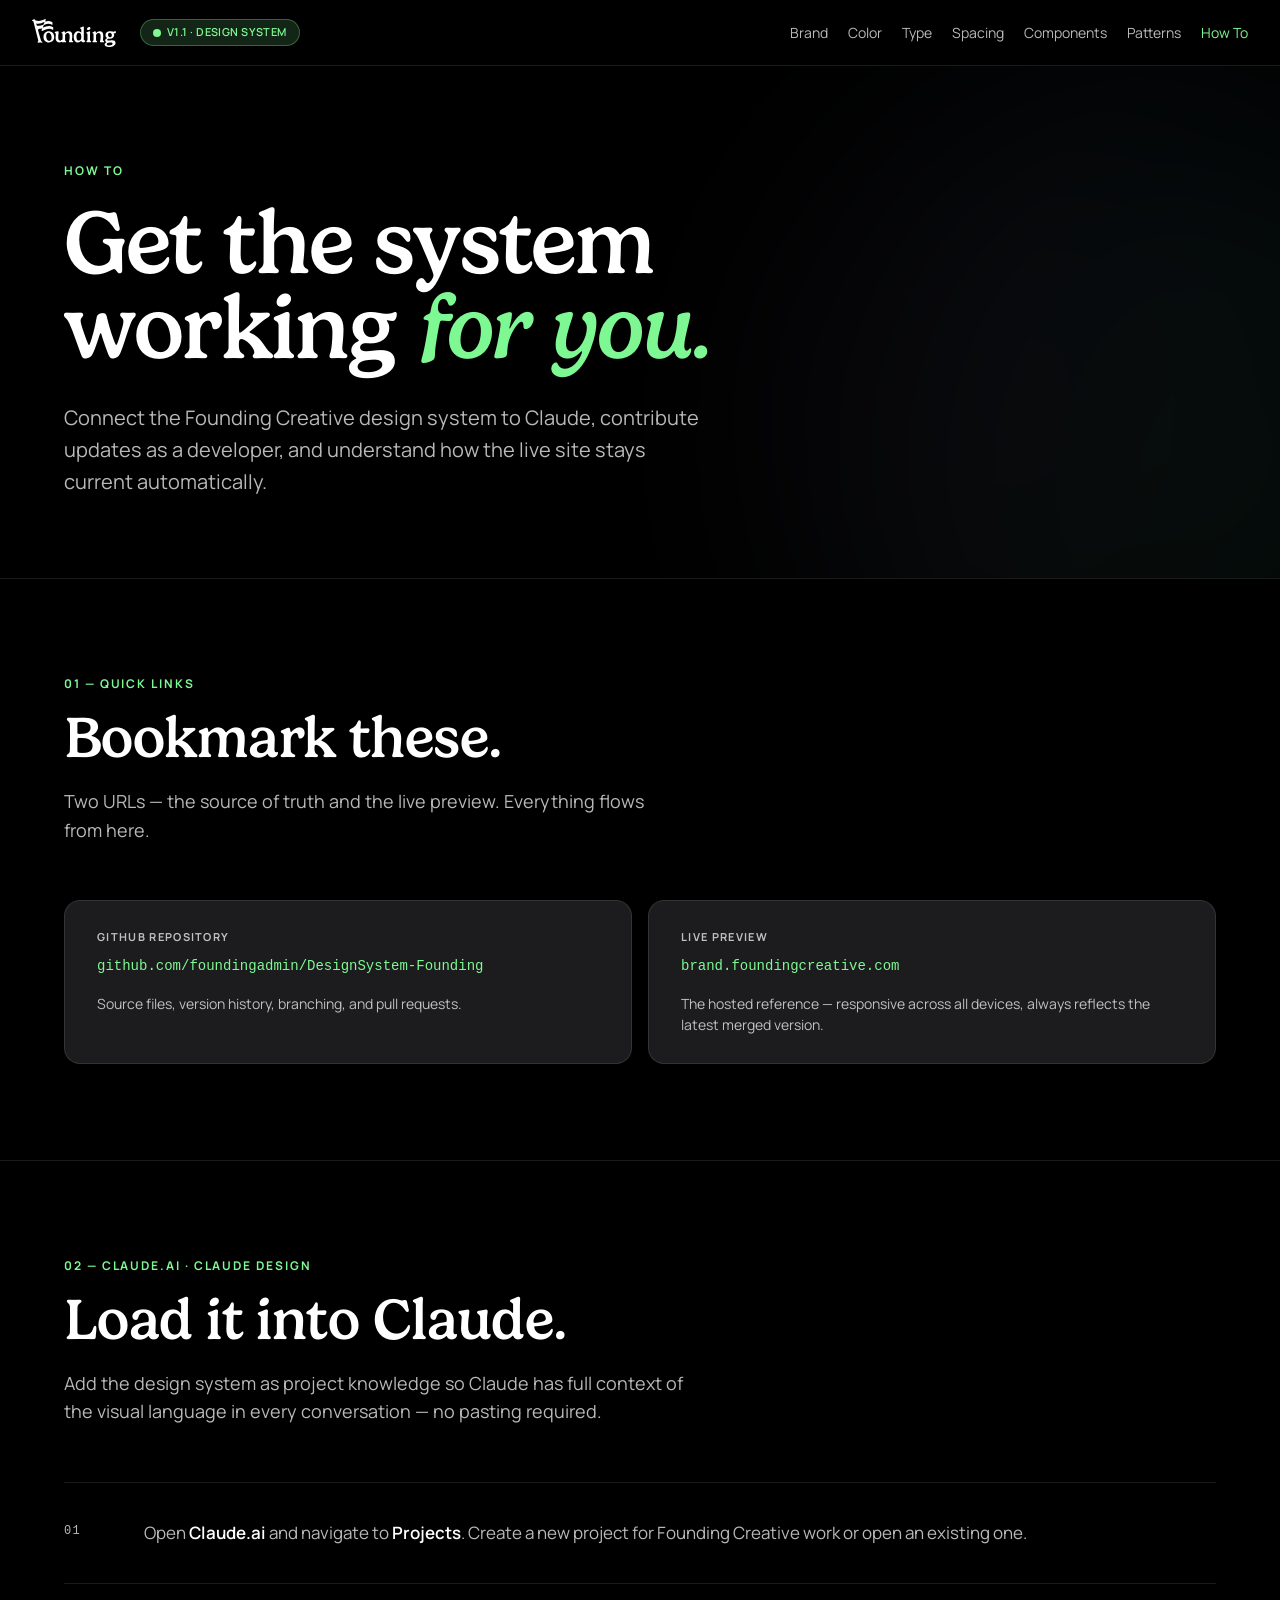
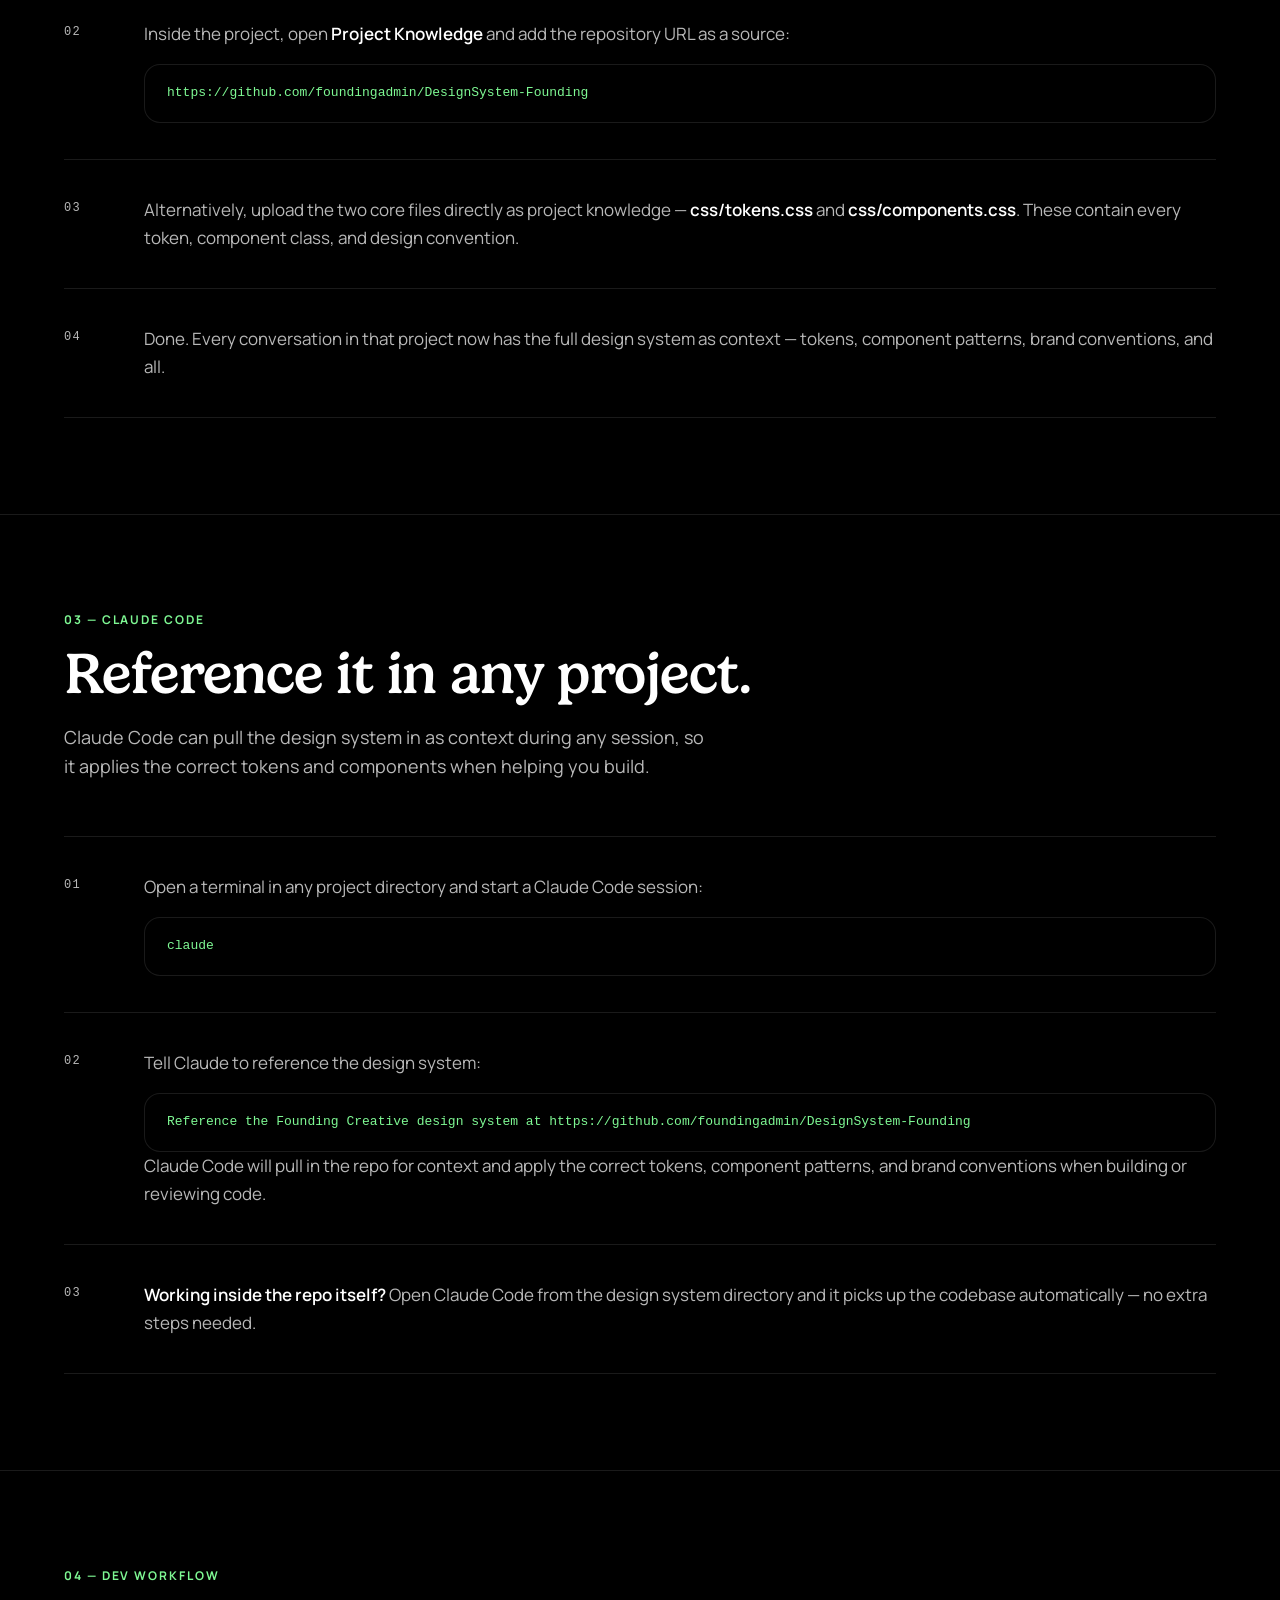
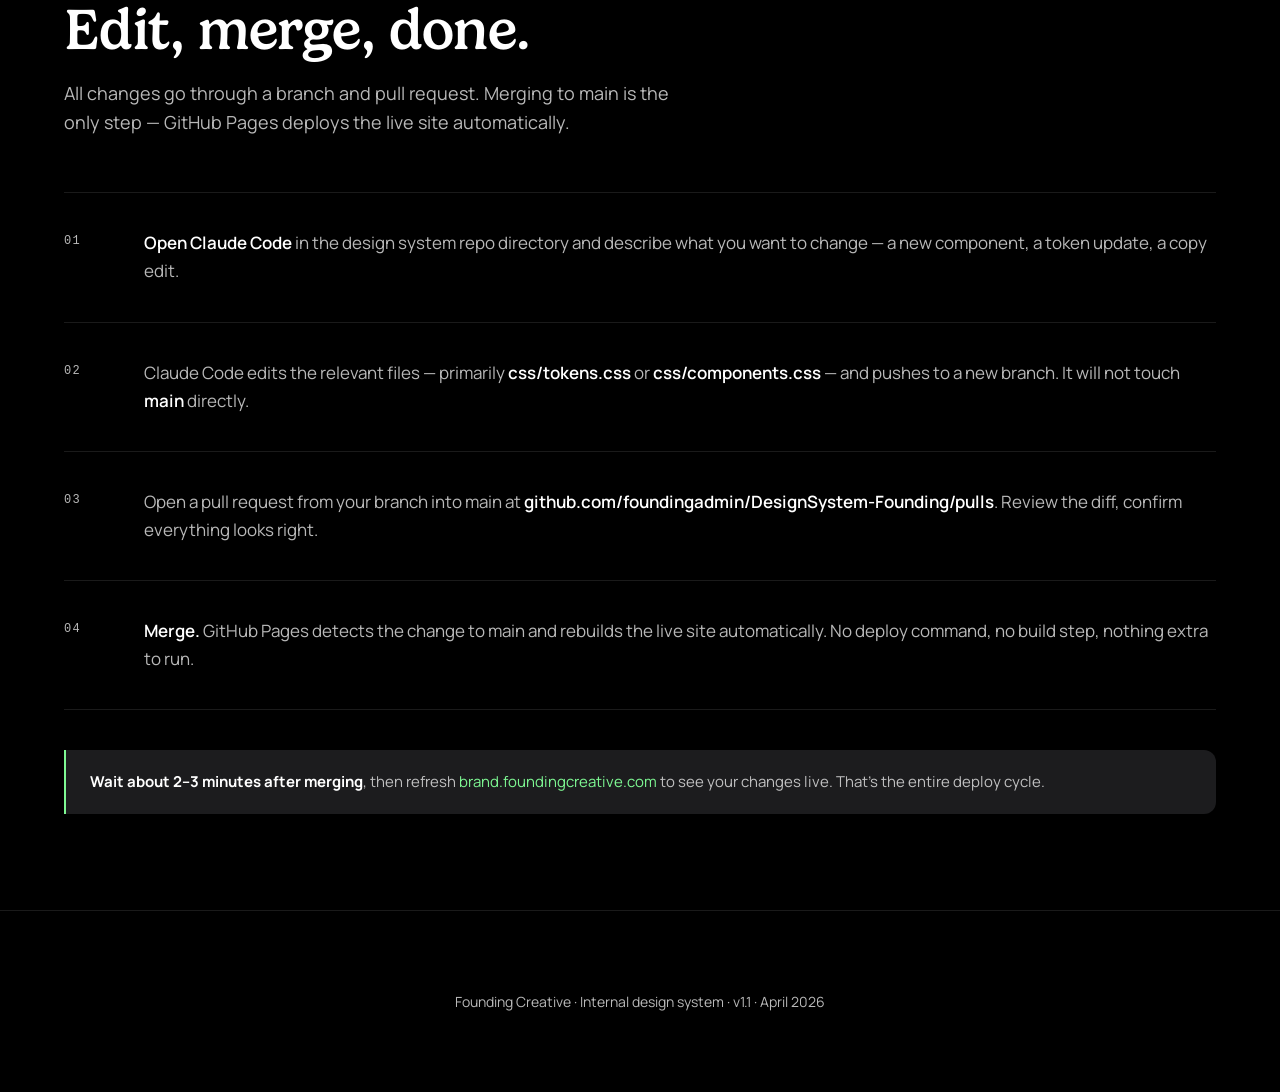
==== how-to.html @ fdaca98e "Add How To page with nav link on both pages Creates how-to.html covering Claude.ai setup, Claude Cod" ====
<!doctype html>
<html lang="en">
<head>
<meta charset="utf-8">
<meta name="viewport" content="width=device-width, initial-scale=1">
<title>How To — Founding Creative Design System</title>
<meta name="description" content="How to connect the Founding Creative design system to Claude.ai, Claude Code, and your development workflow.">
<meta name="robots" content="index, follow">
<link rel="canonical" href="https://brand.foundingcreative.com/how-to.html">

<!-- Favicon & manifest -->
<link rel="icon" type="image/svg+xml" href="favicon.svg">
<link rel="apple-touch-icon" href="favicon.svg">
<link rel="manifest" href="site.webmanifest">
<meta name="theme-color" content="#000000">

<link rel="stylesheet" href="css/tokens.css">
<link rel="stylesheet" href="css/components.css">
<style>
  /* Skip link */
  .skip-link {
    position: absolute; top: -9999px; left: 16px;
    padding: 8px 16px; background: var(--mint); color: var(--n-black);
    font-size: 14px; font-weight: 700; border-radius: 4px;
    text-decoration: none; z-index: 9999;
  }
  .skip-link:focus { top: 16px; }

  body { background: var(--n-black); }

  /* ── Nav ── */
  .ds-nav {
    position: sticky; top: 0; z-index: 50;
    display: flex; gap: 24px; align-items: center;
    padding: 16px 32px;
    background: rgba(0,0,0,0.85);
    backdrop-filter: blur(12px);
    border-bottom: 1px solid var(--white-10);
  }
  .ds-nav__logo-link { display: flex; align-items: center; flex-shrink: 0; }
  .ds-nav__logo { height: 28px; }
  .ds-nav__links {
    display: flex; gap: 20px; font-size: 14px;
    color: var(--text-dim); margin-left: auto;
  }
  .ds-nav__links a { padding: 6px 0; position: relative; }
  .ds-nav__links a:hover { color: var(--mint); }
  .ds-nav__links a[aria-current="page"] { color: var(--mint); }
  .ds-nav__hamburger {
    display: none;
    background: none; border: none; cursor: pointer;
    margin-left: auto; padding: 6px;
    width: 36px; height: 36px;
    flex-direction: column; align-items: center; justify-content: center;
    gap: 5px;
  }
  .ds-nav__hamburger span {
    display: block; width: 20px; height: 1.5px;
    background: var(--white); border-radius: 2px;
    transform-origin: center;
    transition: transform .3s cubic-bezier(.4,0,.2,1), opacity .2s ease;
  }
  .ds-nav__hamburger.is-open span:nth-child(1) { transform: translateY(6.5px) rotate(45deg); }
  .ds-nav__hamburger.is-open span:nth-child(2) { opacity: 0; }
  .ds-nav__hamburger.is-open span:nth-child(3) { transform: translateY(-6.5px) rotate(-45deg); }

  /* ── Mobile nav modal ── */
  .nav-modal {
    position: fixed; inset: 0; z-index: 200;
    pointer-events: none; overflow: hidden;
  }
  .nav-modal.is-open { pointer-events: all; }
  .nav-modal__backdrop {
    position: absolute; inset: 0;
    background: rgba(0,0,0,0.55);
    backdrop-filter: blur(6px);
    -webkit-backdrop-filter: blur(6px);
    opacity: 0;
    transition: opacity .35s ease;
  }
  .nav-modal.is-open .nav-modal__backdrop { opacity: 1; }
  .nav-modal__panel {
    position: absolute; inset: 0;
    background: var(--n-black);
    display: flex; flex-direction: column;
    padding: 0 32px 48px;
    transform: translateX(100%);
    transition: transform .42s cubic-bezier(.4,0,.2,1);
    overflow-y: auto;
    overscroll-behavior: contain;
  }
  .nav-modal.is-open .nav-modal__panel { transform: none; }
  .nav-modal__holo {
    position: absolute; bottom: -120px; right: -120px;
    width: 520px; height: 520px; border-radius: 50%;
    background: conic-gradient(from 40deg, var(--holo-cyan), var(--holo-mint), var(--holo-lavender), var(--holo-cyan));
    filter: blur(90px);
    opacity: 0.07;
    pointer-events: none;
  }
  .nav-modal__header {
    display: flex; align-items: center; justify-content: space-between;
    padding: 20px 0;
    border-bottom: 1px solid var(--white-10);
    flex-shrink: 0;
  }
  .nav-modal__logo { height: 24px; }
  .nav-modal__close {
    background: none; border: 1px solid var(--white-20);
    border-radius: var(--r-full); color: var(--white);
    cursor: pointer; flex-shrink: 0;
    width: 36px; height: 36px;
    display: flex; align-items: center; justify-content: center;
    transition: background .2s ease, border-color .2s ease;
  }
  .nav-modal__close:hover { background: var(--white-10); border-color: var(--white-40); }
  .nav-modal__close svg { display: block; }
  .nav-modal__links { display: flex; flex-direction: column; margin-top: 16px; flex: 1; }
  .nav-modal__link {
    display: flex; align-items: baseline; gap: 14px;
    font-family: var(--font-display); font-weight: 500;
    font-size: clamp(36px, 10vw, 54px);
    line-height: 1.1; letter-spacing: -0.01em;
    color: var(--white);
    padding: 18px 0;
    border-bottom: 1px solid var(--white-10);
    text-decoration: none;
    opacity: 0;
    transform: translateY(20px);
    transition: color .2s ease, opacity .38s ease, transform .38s ease;
  }
  .nav-modal__link:last-child { border-bottom: none; }
  .nav-modal__link::before {
    content: attr(data-num);
    font-family: ui-monospace, SFMono-Regular, monospace;
    font-size: 11px; font-weight: 400;
    color: var(--text-dim); letter-spacing: 0.06em;
    padding-bottom: 4px; flex-shrink: 0;
    transition: color .2s ease;
  }
  .nav-modal__link:hover,
  .nav-modal__link:focus-visible { color: var(--mint); outline: none; }
  .nav-modal__link:hover::before { color: var(--mint); }
  .nav-modal__link[aria-current="page"],
  .nav-modal__link[aria-current="page"]::before { color: var(--mint); }
  .nav-modal.is-open .nav-modal__link              { opacity: 1; transform: none; }
  .nav-modal.is-open .nav-modal__link:nth-child(1) { transition-delay: .08s; }
  .nav-modal.is-open .nav-modal__link:nth-child(2) { transition-delay: .13s; }
  .nav-modal.is-open .nav-modal__link:nth-child(3) { transition-delay: .18s; }
  .nav-modal.is-open .nav-modal__link:nth-child(4) { transition-delay: .23s; }
  .nav-modal.is-open .nav-modal__link:nth-child(5) { transition-delay: .28s; }
  .nav-modal.is-open .nav-modal__link:nth-child(6) { transition-delay: .33s; }
  .nav-modal.is-open .nav-modal__link:nth-child(7) { transition-delay: .38s; }
  .nav-modal__foot { padding-top: 32px; flex-shrink: 0; }

  /* ── Page hero ── */
  .hw-hero {
    padding: 96px 64px 80px;
    border-bottom: 1px solid var(--white-10);
    position: relative; overflow: hidden;
  }
  .hw-hero::before {
    content: '';
    position: absolute; bottom: -200px; right: -200px;
    width: 700px; height: 700px; border-radius: 50%;
    background: conic-gradient(from 40deg, var(--holo-cyan), var(--holo-mint), var(--holo-lavender), var(--holo-cyan));
    filter: blur(130px);
    opacity: 0.05;
    pointer-events: none;
  }
  .hw-hero__label {
    color: var(--mint); font-size: 12px; font-weight: 700;
    letter-spacing: 0.16em; text-transform: uppercase; margin-bottom: 20px;
  }
  .hw-hero__title {
    font-family: var(--font-display); font-weight: 500;
    font-size: clamp(48px, 7vw, 96px); line-height: 0.95;
    letter-spacing: -0.02em; margin: 0 0 32px;
  }
  .hw-hero__title em { font-style: italic; color: var(--mint); }
  .hw-hero__sub {
    font-size: 20px; line-height: 1.6; color: var(--text-dim); max-width: 640px;
  }

  /* ── Shared layout ── */
  .ds-inner { max-width: 1312px; margin: 0 auto; }

  /* ── Content sections ── */
  .how-section { padding: 96px 64px; border-bottom: 1px solid var(--white-10); position: relative; }
  .how-section__label {
    color: var(--mint); font-size: 12px; font-weight: 700;
    letter-spacing: 0.16em; text-transform: uppercase; margin-bottom: 16px;
  }
  .how-section__title {
    font-family: var(--font-display); font-weight: 500;
    font-size: clamp(36px, 4.5vw, 64px); line-height: 1.0;
    letter-spacing: -0.01em; margin: 0 0 20px;
  }
  .how-section__intro {
    font-size: 18px; line-height: 1.6; color: var(--text-dim);
    max-width: 640px; margin: 0 0 56px;
  }

  /* ── Link cards ── */
  .link-cards { display: grid; grid-template-columns: repeat(2, 1fr); gap: 16px; }
  .link-card {
    display: flex; flex-direction: column; gap: 8px;
    padding: 28px 32px;
    background: var(--n-ink);
    border: 1px solid var(--white-10);
    border-radius: var(--r-lg);
    text-decoration: none;
    transition: border-color .2s ease;
  }
  .link-card:hover { border-color: var(--white-20); }
  .link-card__label {
    font-size: 11px; font-weight: 700; letter-spacing: 0.12em;
    text-transform: uppercase; color: var(--text-dim);
  }
  .link-card__url {
    font-family: ui-monospace, SFMono-Regular, monospace;
    font-size: 14px; color: var(--mint); margin-top: 2px;
  }
  .link-card__desc { font-size: 14px; color: var(--text-dim); margin-top: 8px; line-height: 1.5; }

  /* ── Steps ── */
  .step-list { list-style: none; margin: 0; padding: 0; }
  .step {
    display: grid; grid-template-columns: 52px 1fr;
    gap: 28px; align-items: start;
    padding: 36px 0;
    border-top: 1px solid var(--white-10);
  }
  .step:last-child { border-bottom: 1px solid var(--white-10); }
  .step__num {
    font-family: ui-monospace, SFMono-Regular, monospace;
    font-size: 12px; color: var(--text-dim);
    letter-spacing: 0.1em; padding-top: 3px;
  }
  .step__body { font-size: 17px; line-height: 1.65; color: var(--text-dim); }
  .step__body strong { color: var(--white); font-weight: 600; }

  /* ── Code block ── */
  .code-block {
    display: block;
    background: rgba(0,0,0,0.4);
    border: 1px solid var(--white-10);
    border-radius: var(--r-lg);
    padding: 18px 22px;
    font-family: ui-monospace, SFMono-Regular, monospace;
    font-size: 13px; line-height: 1.6;
    color: var(--mint);
    overflow-x: auto;
    margin: 16px 0 0;
    white-space: pre;
  }

  /* ── Callout ── */
  .callout {
    background: var(--n-ink);
    border-left: 2px solid var(--mint);
    border-radius: 0 var(--r-md) var(--r-md) 0;
    padding: 20px 24px;
    font-size: 15px; line-height: 1.6;
    color: var(--text-dim);
    margin: 40px 0 0;
  }
  .callout strong { color: var(--white); }
  .callout a { color: var(--mint); }

  /* ── Footer ── */
  .ds-foot {
    padding: 80px 64px; text-align: center;
    color: var(--text-dim); font-size: 14px;
  }

  /* ── Tablet ── */
  @media (max-width: 768px) {
    .ds-nav { padding: 12px 20px; gap: 12px; }
    .ds-nav__links { display: none; }
    .ds-nav__version { display: none; }
    .ds-nav__hamburger { display: flex; }

    .hw-hero { padding: 60px 24px 48px; }
    .hw-hero__sub { font-size: 17px; }

    .how-section { padding: 60px 24px; }
    .how-section__intro { font-size: 17px; margin-bottom: 40px; }

    .link-cards { grid-template-columns: 1fr; }

    .step { grid-template-columns: 40px 1fr; gap: 16px; padding: 28px 0; }
    .step__body { font-size: 16px; }
  }

  /* ── Mobile ── */
  @media (max-width: 480px) {
    .ds-nav { padding: 10px 16px; }
    .hw-hero { padding: 48px 16px 36px; }
    .how-section { padding: 48px 16px; }
    .how-section__intro { font-size: 16px; margin-bottom: 32px; }
    .step { grid-template-columns: 36px 1fr; gap: 12px; padding: 24px 0; }
    .step__body { font-size: 15px; }
    .ds-foot { padding: 48px 16px; }
  }
</style>
</head>
<body>

<a href="#main-content" class="skip-link">Skip to content</a>

<!-- ══════════ Top nav ══════════ -->
<nav class="ds-nav" aria-label="Primary">
  <a href="index.html" class="ds-nav__logo-link">
    <img class="ds-nav__logo" src="assets/logos/wordmark-white.svg" alt="Founding Creative">
  </a>
  <span class="ds-nav__version chip chip--mint chip--dot" style="font-size:11px;">v1.1 · Design System</span>
  <div class="ds-nav__links">
    <a href="index.html#brand">Brand</a>
    <a href="index.html#color">Color</a>
    <a href="index.html#type">Type</a>
    <a href="index.html#spacing">Spacing</a>
    <a href="index.html#components">Components</a>
    <a href="index.html#patterns">Patterns</a>
    <a href="how-to.html" aria-current="page">How To</a>
  </div>
  <button class="ds-nav__hamburger" id="nav-toggle" aria-label="Open navigation" aria-expanded="false">
    <span></span><span></span><span></span>
  </button>
</nav>

<!-- Mobile navigation modal -->
<div class="nav-modal" id="nav-modal" role="dialog" aria-modal="true" aria-label="Site navigation">
  <div class="nav-modal__backdrop" id="nav-backdrop"></div>
  <div class="nav-modal__panel">
    <div class="nav-modal__holo"></div>
    <div class="nav-modal__header">
      <img src="assets/logos/wordmark-white.svg" alt="Founding Creative" class="nav-modal__logo">
      <button class="nav-modal__close" id="nav-close" aria-label="Close navigation">
        <svg viewBox="0 0 24 24" width="18" height="18" fill="none" stroke="currentColor" stroke-width="2" stroke-linecap="round"><line x1="18" y1="6" x2="6" y2="18"/><line x1="6" y1="6" x2="18" y2="18"/></svg>
      </button>
    </div>
    <nav class="nav-modal__links">
      <a href="index.html#brand"      class="nav-modal__link" data-num="01">Brand</a>
      <a href="index.html#color"      class="nav-modal__link" data-num="02">Color</a>
      <a href="index.html#type"       class="nav-modal__link" data-num="03">Type</a>
      <a href="index.html#spacing"    class="nav-modal__link" data-num="04">Spacing</a>
      <a href="index.html#components" class="nav-modal__link" data-num="05">Components</a>
      <a href="index.html#patterns"   class="nav-modal__link" data-num="06">Patterns</a>
      <a href="how-to.html"           class="nav-modal__link" data-num="07" aria-current="page">How To</a>
    </nav>
    <div class="nav-modal__foot">
      <span class="chip chip--mint chip--dot" style="font-size:11px;">v1.1 · Design System</span>
    </div>
  </div>
</div>

<!-- ══════════ Hero ══════════ -->
<section class="hw-hero" id="main-content">
  <div class="ds-inner">
    <div class="hw-hero__label">How To</div>
    <h1 class="hw-hero__title">Get the system<br>working <em>for you.</em></h1>
    <p class="hw-hero__sub">Connect the Founding Creative design system to Claude, contribute updates as a developer, and understand how the live site stays current automatically.</p>
  </div>
</section>

<!-- ══════════ 01 — Quick links ══════════ -->
<section class="how-section" id="links">
  <div class="ds-inner">
    <div class="how-section__label">01 — Quick links</div>
    <h2 class="how-section__title">Bookmark these.</h2>
    <p class="how-section__intro">Two URLs — the source of truth and the live preview. Everything flows from here.</p>
    <div class="link-cards">
      <a href="https://github.com/foundingadmin/DesignSystem-Founding" class="link-card" target="_blank" rel="noopener">
        <span class="link-card__label">GitHub Repository</span>
        <span class="link-card__url">github.com/foundingadmin/DesignSystem-Founding</span>
        <span class="link-card__desc">Source files, version history, branching, and pull requests.</span>
      </a>
      <a href="https://brand.foundingcreative.com" class="link-card" target="_blank" rel="noopener">
        <span class="link-card__label">Live Preview</span>
        <span class="link-card__url">brand.foundingcreative.com</span>
        <span class="link-card__desc">The hosted reference — responsive across all devices, always reflects the latest merged version.</span>
      </a>
    </div>
  </div>
</section>

<!-- ══════════ 02 — Claude.ai ══════════ -->
<section class="how-section" id="claude-ai">
  <div class="ds-inner">
    <div class="how-section__label">02 — Claude.ai · Claude Design</div>
    <h2 class="how-section__title">Load it into Claude.</h2>
    <p class="how-section__intro">Add the design system as project knowledge so Claude has full context of the visual language in every conversation — no pasting required.</p>
    <ol class="step-list">
      <li class="step">
        <span class="step__num">01</span>
        <div class="step__body">Open <strong>Claude.ai</strong> and navigate to <strong>Projects</strong>. Create a new project for Founding Creative work or open an existing one.</div>
      </li>
      <li class="step">
        <span class="step__num">02</span>
        <div class="step__body">Inside the project, open <strong>Project Knowledge</strong> and add the repository URL as a source:
          <code class="code-block">https://github.com/foundingadmin/DesignSystem-Founding</code>
        </div>
      </li>
      <li class="step">
        <span class="step__num">03</span>
        <div class="step__body">Alternatively, upload the two core files directly as project knowledge — <strong>css/tokens.css</strong> and <strong>css/components.css</strong>. These contain every token, component class, and design convention.</div>
      </li>
      <li class="step">
        <span class="step__num">04</span>
        <div class="step__body">Done. Every conversation in that project now has the full design system as context — tokens, component patterns, brand conventions, and all.</div>
      </li>
    </ol>
  </div>
</section>

<!-- ══════════ 03 — Claude Code ══════════ -->
<section class="how-section" id="claude-code">
  <div class="ds-inner">
    <div class="how-section__label">03 — Claude Code</div>
    <h2 class="how-section__title">Reference it in any project.</h2>
    <p class="how-section__intro">Claude Code can pull the design system in as context during any session, so it applies the correct tokens and components when helping you build.</p>
    <ol class="step-list">
      <li class="step">
        <span class="step__num">01</span>
        <div class="step__body">Open a terminal in any project directory and start a Claude Code session:
          <code class="code-block">claude</code>
        </div>
      </li>
      <li class="step">
        <span class="step__num">02</span>
        <div class="step__body">Tell Claude to reference the design system:
          <code class="code-block">Reference the Founding Creative design system at https://github.com/foundingadmin/DesignSystem-Founding</code>
          Claude Code will pull in the repo for context and apply the correct tokens, component patterns, and brand conventions when building or reviewing code.
        </div>
      </li>
      <li class="step">
        <span class="step__num">03</span>
        <div class="step__body"><strong>Working inside the repo itself?</strong> Open Claude Code from the design system directory and it picks up the codebase automatically — no extra steps needed.</div>
      </li>
    </ol>
  </div>
</section>

<!-- ══════════ 04 — Dev workflow ══════════ -->
<section class="how-section" id="dev-workflow">
  <div class="ds-inner">
    <div class="how-section__label">04 — Dev workflow</div>
    <h2 class="how-section__title">Edit, merge, done.</h2>
    <p class="how-section__intro">All changes go through a branch and pull request. Merging to main is the only step — GitHub Pages deploys the live site automatically.</p>
    <ol class="step-list">
      <li class="step">
        <span class="step__num">01</span>
        <div class="step__body"><strong>Open Claude Code</strong> in the design system repo directory and describe what you want to change — a new component, a token update, a copy edit.</div>
      </li>
      <li class="step">
        <span class="step__num">02</span>
        <div class="step__body">Claude Code edits the relevant files — primarily <strong>css/tokens.css</strong> or <strong>css/components.css</strong> — and pushes to a new branch. It will not touch <strong>main</strong> directly.</div>
      </li>
      <li class="step">
        <span class="step__num">03</span>
        <div class="step__body">Open a pull request from your branch into main at <strong>github.com/foundingadmin/DesignSystem-Founding/pulls</strong>. Review the diff, confirm everything looks right.</div>
      </li>
      <li class="step">
        <span class="step__num">04</span>
        <div class="step__body"><strong>Merge.</strong> GitHub Pages detects the change to main and rebuilds the live site automatically. No deploy command, no build step, nothing extra to run.</div>
      </li>
    </ol>
    <div class="callout">
      <strong>Wait about 2–3 minutes after merging</strong>, then refresh <a href="https://brand.foundingcreative.com">brand.foundingcreative.com</a> to see your changes live. That's the entire deploy cycle.
    </div>
  </div>
</section>

<div class="ds-foot">
  Founding Creative · Internal design system · v1.1 · April 2026
</div>

<script>
(function () {
  const toggle   = document.getElementById('nav-toggle');
  const modal    = document.getElementById('nav-modal');
  const closeBtn = document.getElementById('nav-close');
  const backdrop = document.getElementById('nav-backdrop');

  function openMenu() {
    modal.classList.add('is-open');
    toggle.classList.add('is-open');
    toggle.setAttribute('aria-expanded', 'true');
    document.body.style.overflow = 'hidden';
  }

  function closeMenu() {
    modal.classList.remove('is-open');
    toggle.classList.remove('is-open');
    toggle.setAttribute('aria-expanded', 'false');
    document.body.style.overflow = '';
  }

  toggle.addEventListener('click', () =>
    modal.classList.contains('is-open') ? closeMenu() : openMenu()
  );
  closeBtn.addEventListener('click', closeMenu);
  backdrop.addEventListener('click', closeMenu);
  modal.querySelectorAll('.nav-modal__link').forEach(a =>
    a.addEventListener('click', closeMenu)
  );
  document.addEventListener('keydown', e => {
    if (e.key === 'Escape') closeMenu();
  });
})();
</script>
</body>
</html>
---- css/tokens.css ----
/* ──────────────────────────────────────────────────────────────
   Founding Creative — Design Tokens
   Source of truth: imported Figma library + brand kit.
   ────────────────────────────────────────────────────────────── */

/* ── Typefaces ─────────────────────────────────────────────── */
@font-face {
  font-family: 'Gelica';
  font-style: normal;
  font-weight: 200;
  font-display: swap;
  src: url('../fonts/Gelica-ExtraLight.otf') format('opentype');
}
@font-face {
  font-family: 'Gelica';
  font-style: normal;
  font-weight: 300;
  font-display: swap;
  src: url('../fonts/Gelica-Light.otf') format('opentype');
}
@font-face {
  font-family: 'Gelica';
  font-style: normal;
  font-weight: 400;
  font-display: swap;
  src: url('../fonts/Gelica-Regular.otf') format('opentype');
}
@font-face {
  font-family: 'Gelica';
  font-style: italic;
  font-weight: 200;
  font-display: swap;
  src: url('../fonts/Gelica-ExtraLightItalic.otf') format('opentype');
}
@font-face {
  font-family: 'Gelica';
  font-style: italic;
  font-weight: 300;
  font-display: swap;
  src: url('../fonts/Gelica-LightItalic.otf') format('opentype');
}
@font-face {
  font-family: 'Gelica';
  font-style: italic;
  font-weight: 400;
  font-display: swap;
  src: url('../fonts/Gelica-Italic.otf') format('opentype');
}
@font-face {
  font-family: 'Gelica';
  font-style: normal;
  font-weight: 500;
  font-display: swap;
  src: url('../fonts/Gelica-Medium.otf') format('opentype');
}
@font-face {
  font-family: 'Gelica';
  font-style: italic;
  font-weight: 500;
  font-display: swap;
  src: url('../fonts/Gelica-MediumItalic.otf') format('opentype');
}
@font-face {
  font-family: 'Gelica';
  font-style: normal;
  font-weight: 600;
  font-display: swap;
  src: url('../fonts/Gelica-SemiBold.otf') format('opentype');
}
@font-face {
  font-family: 'Gelica';
  font-style: italic;
  font-weight: 600;
  font-display: swap;
  src: url('../fonts/Gelica-SemiBoldItalic.otf') format('opentype');
}
@font-face {
  font-family: 'Gelica';
  font-style: normal;
  font-weight: 700;
  font-display: swap;
  src: url('../fonts/Gelica-Bold.otf') format('opentype');
}
@font-face {
  font-family: 'Gelica';
  font-style: italic;
  font-weight: 700;
  font-display: swap;
  src: url('../fonts/Gelica-BoldItalic.otf') format('opentype');
}
@font-face {
  font-family: 'Gelica';
  font-style: normal;
  font-weight: 900;
  font-display: swap;
  src: url('../fonts/Gelica-Black.otf') format('opentype');
}
@font-face {
  font-family: 'Gelica';
  font-style: italic;
  font-weight: 900;
  font-display: swap;
  src: url('../fonts/Gelica-BlackItalic.otf') format('opentype');
}
@font-face {
  font-family: 'Manrope';
  font-style: normal;
  font-weight: 200 800;
  font-display: swap;
  src: url('../fonts/Manrope-VariableFont_wght.ttf') format('truetype-variations'),
       url('../fonts/Manrope.ttf') format('truetype-variations');
}

:root {
  /* ── Primitive · Neutrals ───────────────────────────────── */
  --n-lightest: #F2F2F2;
  --n-lighter:  #D8D8D8;
  --n-light:    #B2B2B2;
  --n-base:     #7F7F7F;
  --n-dark:     #4C4C4C;
  --n-darker:   #252424;  /* page hero bg */
  --n-ink:      #1C1C1E;  /* foreground surface on dark scheme */
  --n-black:    #000000;
  --white:      #FFFFFF;

  /* ── Primitive · Mint Green (primary accent) ────────────── */
  --mint-lighter:  #E5FDE9;
  --mint-light:    #A4FAB3;
  --mint:          #7EF893;   /* signature accent */
  --mint-dark:     #64C675;
  --mint-darker:   #32633A;
  --mint-darkest:  #254A2C;

  /* ── Secondary · Holographic spectrum ───────────────────── */
  /* Pulled from hero/footer backgrounds across the site */
  --holo-cyan:     #69EEFF;
  --holo-cyan-lt:  #8EF2FF;
  --holo-cyan-pale:#BFFFDF;
  --holo-mint:     #6EFFB6;
  --holo-lavender: #C6A2FF;
  --holo-lavender-lt: #DEC9FF;

  /* Deep scheme anchors for tinted sections */
  --deep-navy:     #001441;
  --deep-teal:     #003329;
  --deep-plum:     #230035;

  /* ── Opacity utilities ──────────────────────────────────── */
  --white-5:  rgba(255,255,255,0.05);
  --white-10: rgba(255,255,255,0.10);
  --white-20: rgba(255,255,255,0.20);
  --white-40: rgba(255,255,255,0.40);
  --white-60: rgba(255,255,255,0.60);
  --ink-5:   rgba(28,28,30,0.05);
  --ink-10:  rgba(28,28,30,0.10);
  --ink-15:  rgba(28,28,30,0.15);
  --ink-60:  rgba(28,28,30,0.60);
  --ink-80:  rgba(28,28,30,0.80);

  /* ── Color Scheme 1 — Dark (default) ────────────────────── */
  --bg:     var(--n-black);
  --fg:     var(--n-ink);
  --border: var(--white-10);
  --accent: var(--mint);
  --text:   var(--white);
  --text-dim: rgba(255,255,255,0.72);

  /* ── Typography ─────────────────────────────────────────── */
  --font-display: 'Gelica', 'Times New Roman', serif;
  --font-body:    'Manrope', system-ui, -apple-system, sans-serif;

  /* Desktop scale */
  --h1: 84px;   --h1-lh: 1.0;     /* hero display */
  --h2: 60px;   --h2-lh: 1.2;
  --h3: 48px;   --h3-lh: 1.2;
  --h4: 40px;   --h4-lh: 1.3;
  --h5: 32px;   --h5-lh: 1.3;
  --h6: 26px;   --h6-lh: 1.4;

  --text-lg:    20px; --text-lg-lh: 1.5;
  --text-base:  18px; --text-base-lh: 1.5;
  --text-sm:    16px; --text-sm-lh: 1.5;
  --text-xs:    12px; --text-xs-lh: 1.5;

  --tracking-tight: -0.02em;
  --tracking-display: -0.01em;

  /* ── Radius ─────────────────────────────────────────────── */
  --r-xs: 6px;    /* chips, inline badges       */
  --r-sm: 8px;    /* buttons, inputs            */
  --r-md: 12px;   /* icon tiles, nav pills      */
  --r-lg: 16px;   /* cards                      */
  --r-xl: 24px;   /* large panels               */
  --r-2xl: 32px;  /* hero cards, section frames */
  --r-full: 9999px;

  /* ── Shadows ────────────────────────────────────────────── */
  --shadow-xs: 0 1px 2px rgba(0,0,0,0.06);
  --shadow-sm: 0 2px 4px -1px rgba(0,0,0,0.06), 0 1px 2px rgba(0,0,0,0.08);
  --shadow-md: 0 2px 4px -2px rgba(0,0,0,0.06), 0 4px 8px -2px rgba(0,0,0,0.1);
  --shadow-lg: 0 4px 8px 0 rgba(0,0,0,0.2);
  --shadow-xl: 0 8px 32px -4px rgba(0,0,0,0.3), 0 2px 4px rgba(0,0,0,0.1);
  --shadow-2xl: 0 20px 60px -12px rgba(0,0,0,0.5);
  --glow-mint:      0 0 40px rgba(126,248,147,0.45);
  --glow-cyan:      0 0 40px rgba(105,238,255,0.45);
  --glow-holo-mint: 0 0 40px rgba(110,255,182,0.45);
  --glow-lavender:  0 0 40px rgba(198,162,255,0.45);
  --glow-white:     0 0 24px rgba(255,255,255,0.55);

  /* ── Spacing (8pt grid) ─────────────────────────────────── */
  --s-1: 4px;  --s-2: 8px;  --s-3: 12px; --s-4: 16px;
  --s-5: 24px; --s-6: 32px; --s-7: 40px; --s-8: 48px;
  --s-9: 64px; --s-10: 80px; --s-11: 100px; --s-12: 120px; --s-13: 150px;

  /* ── Layout ─────────────────────────────────────────────── */
  --container: 1140px;
  --gutter: 150px;
}

/* ── Alternate Scheme: Mint (for hero pulls / CTA blocks) ── */
.scheme-mint {
  --bg:     var(--mint);
  --fg:     var(--mint-dark);
  --border: var(--ink-15);
  --accent: var(--n-black);
  --text:   var(--n-black);
  --text-dim: var(--ink-60);
}

/* ── Alternate Scheme: Light (rare, for press / print) ───── */
.scheme-light {
  --bg:     var(--white);
  --fg:     var(--n-lightest);
  --border: var(--ink-10);
  --accent: var(--mint-dark);
  --text:   var(--n-black);
  --text-dim: rgba(0,0,0,0.6);
}

/* ── Base reset ─────────────────────────────────────────── */
*, *::before, *::after { box-sizing: border-box; }
html, body { margin: 0; padding: 0; }
html { overflow-x: clip; }
body {
  font-family: var(--font-body);
  background: var(--bg);
  color: var(--text);
  font-size: var(--text-base);
  line-height: var(--text-base-lh);
  -webkit-font-smoothing: antialiased;
  text-rendering: optimizeLegibility;
}
h1,h2,h3,h4,h5,h6 {
  font-family: var(--font-display);
  font-weight: 500;
  letter-spacing: var(--tracking-display);
  margin: 0;
  color: var(--text);
}
h2,h3,h4,h5,h6 { text-wrap: balance; } /* balance only for sub-display heads; h1 gets natural flow */
h1 { font-size: var(--h1); line-height: var(--h1-lh); letter-spacing: var(--tracking-tight); }
h2 { font-size: var(--h2); line-height: var(--h2-lh); letter-spacing: var(--tracking-tight); }
h3 { font-size: var(--h3); line-height: var(--h3-lh); }
h4 { font-size: var(--h4); line-height: var(--h4-lh); }
h5 { font-size: var(--h5); line-height: var(--h5-lh); }
h6 { font-size: var(--h6); line-height: var(--h6-lh); }
p  { margin: 0; text-wrap: pretty; }
a  { color: inherit; text-decoration: none; }

::selection { background: var(--mint); color: var(--n-black); }
---- css/components.css ----
/* ──────────────────────────────────────────────────────────────
   Founding Creative — Component styles
   Depends on tokens.css
   ────────────────────────────────────────────────────────────── */

/* ── Button glow ring — holographic conic animation ────────── */
@property --holo-angle {
  syntax: '<angle>';
  initial-value: 0deg;
  inherits: false;
}
@keyframes btn-holo-spin {
  to { --holo-angle: 360deg; }
}
@keyframes holo-pulse {
  0%, 100% { opacity: .75; filter: blur(10px) saturate(1.5) brightness(1);    }
  50%      { opacity: 1;   filter: blur(18px) saturate(1.7) brightness(1.15); }
}

/* ── Buttons ───────────────────────────────────────────────── */
.btn {
  display: inline-flex; align-items: center; gap: 8px;
  font-family: var(--font-body);
  font-size: 16px; font-weight: 600; line-height: 1.5;
  padding: 10px 24px;
  border-radius: var(--r-full);
  border: 1px solid transparent;
  cursor: pointer;
  position: relative; isolation: isolate;
  transition: transform .15s ease, background-color .2s ease, border-color .2s ease, color .2s ease;
  white-space: nowrap;
}
.btn:active { transform: translateY(1px); }

/* Holographic glow ring — hidden by default, activated on hover.
   Cycles through brand spectrum only (no white). border-radius: inherit
   ensures the ring conforms to any button shape. */
.btn::before {
  content: "";
  position: absolute; inset: -3px;
  z-index: -1;
  border-radius: inherit;
  background: conic-gradient(
    from var(--holo-angle),
    #69EEFF, #6EFFB6, #C6A2FF, #FF6EC7, #6EFFB6, #69EEFF
  );
  opacity: 0;
  filter: blur(12px) saturate(1.5) brightness(1.1);
  transition: opacity .35s ease;
  pointer-events: none;
}
.btn:hover::before {
  opacity: 1;
  animation: btn-holo-spin 4.5s linear infinite, holo-pulse 2s ease-in-out infinite;
}

.btn--primary {
  background: var(--mint);
  color: var(--n-black);
  border-color: var(--mint);
}
.btn--primary:hover { background: var(--mint); border-color: var(--mint); }

.btn--secondary {
  background: transparent;
  color: var(--text);
  border-color: var(--white-20);
}
.btn--secondary:hover { background: rgba(255,255,255,.06); border-color: var(--white-40); }

.btn--link {
  background: transparent;
  color: var(--text);
  padding: 10px 0;
  border-radius: 0;
  border-bottom: 1px solid var(--white-20);
}
.btn--link:hover { border-bottom-color: var(--mint); color: var(--mint); }
.btn--link::before { display: none; } /* link variant has no glow ring */

.btn--small { padding: 6px 16px; font-size: 14px; }
.btn .arrow { display: inline-block; transition: transform .2s ease; }
.btn:hover .arrow { transform: translateX(3px); }

/* ── Chips / Tags ─────────────────────────────────────────── */
.chip {
  display: inline-flex; align-items: center; gap: 6px;
  padding: 4px 12px;
  font-size: 12px; font-weight: 600; letter-spacing: 0.04em;
  text-transform: uppercase;
  border-radius: var(--r-full);
  background: var(--white-10);
  color: var(--text);
  border: 1px solid var(--white-10);
}
.chip--mint        { background: rgba(126,248,147,0.15); color: var(--mint);          border-color: rgba(126,248,147,0.30); }
.chip--cyan        { background: rgba(105,238,255,0.15); color: var(--holo-cyan);     border-color: rgba(105,238,255,0.30); }
.chip--cyan-pale   { background: rgba(191,255,223,0.12); color: var(--holo-cyan-pale);border-color: rgba(191,255,223,0.28); }
.chip--holo-mint   { background: rgba(110,255,182,0.15); color: var(--holo-mint);     border-color: rgba(110,255,182,0.30); }
.chip--lavender    { background: rgba(198,162,255,0.15); color: var(--holo-lavender); border-color: rgba(198,162,255,0.30); }
.chip--lavender-lt { background: rgba(222,201,255,0.12); color: var(--holo-lavender-lt); border-color: rgba(222,201,255,0.28); }

/* Dot indicator — color inherits from chip variant */
.chip--dot::before { content: ""; width: 8px; height: 8px; border-radius: 50%; background: currentColor; flex-shrink: 0; }

/* Micro-icon slot */
.chip__icon { width: 14px; height: 14px; display: inline-flex; flex-shrink: 0; }
.chip__icon svg { width: 100%; height: 100%; stroke: currentColor; fill: none; stroke-width: 2; stroke-linecap: round; stroke-linejoin: round; }

/* Hover behaviors — apply alongside color variant */
.chip--link { cursor: pointer; text-decoration: none; transition: background .2s ease, box-shadow .2s ease, transform .15s ease, border-color .2s ease; }

.chip--hover-fill.chip--mint:hover        { background: rgba(126,248,147,0.32); border-color: rgba(126,248,147,0.55); }
.chip--hover-fill.chip--cyan:hover        { background: rgba(105,238,255,0.32); border-color: rgba(105,238,255,0.55); }
.chip--hover-fill.chip--cyan-pale:hover   { background: rgba(191,255,223,0.28); border-color: rgba(191,255,223,0.50); }
.chip--hover-fill.chip--holo-mint:hover   { background: rgba(110,255,182,0.32); border-color: rgba(110,255,182,0.55); }
.chip--hover-fill.chip--lavender:hover    { background: rgba(198,162,255,0.32); border-color: rgba(198,162,255,0.55); }
.chip--hover-fill.chip--lavender-lt:hover { background: rgba(222,201,255,0.28); border-color: rgba(222,201,255,0.50); }

.chip--hover-glow.chip--mint:hover        { box-shadow: 0 0 14px rgba(126,248,147,0.55); }
.chip--hover-glow.chip--cyan:hover        { box-shadow: 0 0 14px rgba(105,238,255,0.60); }
.chip--hover-glow.chip--holo-mint:hover   { box-shadow: 0 0 14px rgba(110,255,182,0.55); }
.chip--hover-glow.chip--lavender:hover    { box-shadow: 0 0 14px rgba(198,162,255,0.55); }

.chip--hover-lift:hover { transform: translateY(-2px); }

.chip--hover-underline { position: relative; }
.chip--hover-underline::after {
  content: ""; position: absolute; bottom: 0; left: 12px; right: 12px;
  height: 1px; background: currentColor;
  transform: scaleX(0); transition: transform .2s ease;
  transform-origin: left;
}
.chip--hover-underline:hover::after { transform: scaleX(1); }

/* ── Navbar ───────────────────────────────────────────────── */
.navbar {
  display: flex; align-items: center; justify-content: space-between;
  height: 84px;
  padding: 0 var(--s-9);
  background: transparent;
}
.navbar__logo { height: 32px; display: flex; align-items: center; }
.navbar__logo svg, .navbar__logo img { height: 100%; width: auto; }
.navbar__nav { display: flex; gap: 32px; align-items: center; }
.navbar__link {
  font-size: 16px; color: var(--text);
  padding: 8px 4px;
  position: relative;
}
.navbar__link:hover { color: var(--mint); }
.navbar__actions { display: flex; gap: 12px; align-items: center; }

/* ── Cards ────────────────────────────────────────────────── */
.card {
  position: relative;
  background: var(--fg);
  border: 1px solid var(--white-10);
  border-radius: var(--r-lg);
  padding: 32px;
  color: var(--text);
  overflow: hidden;
}
.card--case {
  border-radius: var(--r-lg);
  padding: 0;
  background: var(--n-ink);
}
.card--case .card__image {
  aspect-ratio: 4 / 3;
  background: linear-gradient(135deg, var(--holo-cyan), var(--holo-lavender));
  position: relative;
}
.card--case .card__body { padding: 24px; }
.card--case .card__title { font-size: 20px; line-height: 1.4; margin-bottom: 8px; }
.card--case .card__meta { font-size: 14px; color: var(--text-dim); }

.card--scheme-navy  { background: var(--deep-navy);  border-color: var(--holo-cyan); }
.card--scheme-teal  { background: var(--deep-teal);  border-color: var(--holo-cyan-pale); }
.card--scheme-plum  { background: var(--deep-plum);  border-color: var(--holo-lavender); }

/* Card hover variants */
.card--interactive {
  cursor: pointer;
  transition: transform .25s ease, box-shadow .25s ease, border-color .25s ease;
}
.card--hover-lift:hover {
  transform: translateY(-6px);
  box-shadow: var(--shadow-xl);
}
.card--hover-glow:hover {
  box-shadow: 0 0 32px rgba(126,248,147,0.28);
  border-color: rgba(126,248,147,0.35);
}
/* Reveal: dark overlay with CTA text fades in on hover */
.card--hover-reveal .card__image { overflow: hidden; }
.card__reveal {
  position: absolute; inset: 0;
  background: rgba(0,0,0,0.52);
  display: flex; align-items: center; justify-content: center;
  font-size: 15px; font-weight: 600; letter-spacing: 0.02em;
  color: var(--white);
  opacity: 0;
  transition: opacity .25s ease;
}
.card--hover-reveal:hover .card__reveal { opacity: 1; }
/* Tint: desaturated by default, saturates on hover */
.card--hover-tint .card__image {
  filter: grayscale(0.8);
  transition: filter .35s ease;
}
.card--hover-tint:hover .card__image { filter: grayscale(0); }

/* ── Icon tile (hero glyph container) ─────────────────────── */
.icon-tile {
  width: 112px; height: 112px;
  border-radius: var(--r-md);
  background: var(--white-10);
  box-shadow: var(--shadow-md);
  display: flex; align-items: center; justify-content: center;
  backdrop-filter: blur(12px);
}
.icon-tile svg { width: 64px; height: 64px; color: var(--mint); }

/* ── Dividers ─────────────────────────────────────────────── */
.divider { border: 0; border-top: 1px solid var(--white-10); margin: 0; }

/* ── Holographic background (brand signature) ─────────────── */
/* The "wave + conic gradient" treatment used across hero sections. */
.holo-bg {
  position: absolute; inset: 0;
  overflow: hidden;
  z-index: 0;
}
.holo-bg__grad {
  position: absolute; inset: -10% -10% -10% -10%;
  background: conic-gradient(
    from 0deg,
    var(--holo-cyan)     0%,
    var(--holo-mint)     25%,
    var(--white)         50%,
    var(--holo-lavender) 75%,
    var(--holo-cyan)     100%
  );
  filter: blur(0);
  animation: holo-spin 24s linear infinite;
}
.holo-bg__waves {
  position: absolute; inset: 0;
  background: url('../assets/logos/wave-white.svg') center center / 180% auto no-repeat;
  opacity: 0.35; mix-blend-mode: overlay;
}
.holo-bg__veil {
  position: absolute; inset: 0;
  background: rgba(0,0,0,0.85);
}
.holo-bg__fade {
  position: absolute; left: 0; right: 0; bottom: 0; height: 40%;
  background: linear-gradient(to top, var(--n-black) 0%, rgba(0,0,0,0) 100%);
}
@keyframes holo-spin {
  0%   { transform: rotate(0deg)   scale(1.2); }
  100% { transform: rotate(360deg) scale(1.2); }
}
.holo-bg--light .holo-bg__veil { background: rgba(0,0,0,0.0); }
.holo-bg--light .holo-bg__waves { mix-blend-mode: soft-light; opacity: 0.5; }

/* ── Section layout ───────────────────────────────────────── */
.section {
  position: relative;
  padding: 80px var(--gutter);
  background: var(--n-black);
  z-index: 1;
}
.section--tight { padding: 60px var(--gutter); }
.section--hero  { padding: 150px var(--gutter) 80px; }
.section__inner { max-width: var(--container); margin: 0 auto; position: relative; z-index: 1; }

/* Curved divider (from homepage) */
.curve-divider {
  display: block; width: 100%; height: 150px;
  background: var(--n-black);
  clip-path: path('M 0 150 L 0 0 C 300 0 500 60 720 60 C 940 60 1140 0 1440 0 L 1440 150 Z');
}

/* ── Utility ──────────────────────────────────────────────── */
.stack-2 > * + * { margin-top: var(--s-2); }
.stack-3 > * + * { margin-top: var(--s-3); }
.stack-4 > * + * { margin-top: var(--s-4); }
.stack-5 > * + * { margin-top: var(--s-5); }
.stack-6 > * + * { margin-top: var(--s-6); }
.stack-8 > * + * { margin-top: var(--s-8); }
.muted { color: var(--text-dim); }
.display { font-family: var(--font-display); font-weight: 500; letter-spacing: var(--tracking-display); }
.mono-up { text-transform: uppercase; letter-spacing: 0.08em; font-size: 12px; font-weight: 600; }

/* ── SiteLaunch trio · hover microinteractions ─────────── */
.site-card {
  cursor: pointer;
  transition: transform .3s ease, box-shadow .3s ease, border-color .3s ease;
}
.site-card:hover { transform: translateY(-5px); }
.site-card--prism:hover  {
  box-shadow: 0 20px 56px rgba(105,238,255,0.22), 0 4px 16px rgba(0,0,0,0.35);
  border-color: var(--holo-cyan-lt);
}
.site-card--rocket:hover {
  box-shadow: 0 20px 56px rgba(110,255,182,0.18), 0 4px 16px rgba(0,0,0,0.35);
  border-color: var(--holo-mint);
}
.site-card--orbit:hover  {
  box-shadow: 0 20px 56px rgba(198,162,255,0.22), 0 4px 16px rgba(0,0,0,0.35);
  border-color: var(--holo-lavender-lt);
}
/* Glow orb intensifies on hover */
.site-card .site-card__glow { transition: opacity .3s ease; }
.site-card:hover .site-card__glow { opacity: 0.72; }
/* Arrow nudges diagonally */
.arrow-link { display: inline-block; transition: transform .25s ease; }
.site-card:hover .arrow-link { transform: translate(3px, -3px); }

/* ── Responsive · components ───────────────────────────── */
@media (max-width: 768px) {
  .navbar { height: 64px; padding: 0 24px; }
  .navbar__nav { display: none; }
  .navbar__actions { gap: 8px; }
  .site-card { min-height: 280px; }
}
@media (max-width: 480px) {
  .navbar { height: 56px; padding: 0 16px; }
  .site-card { min-height: 200px; padding: 24px; }
}
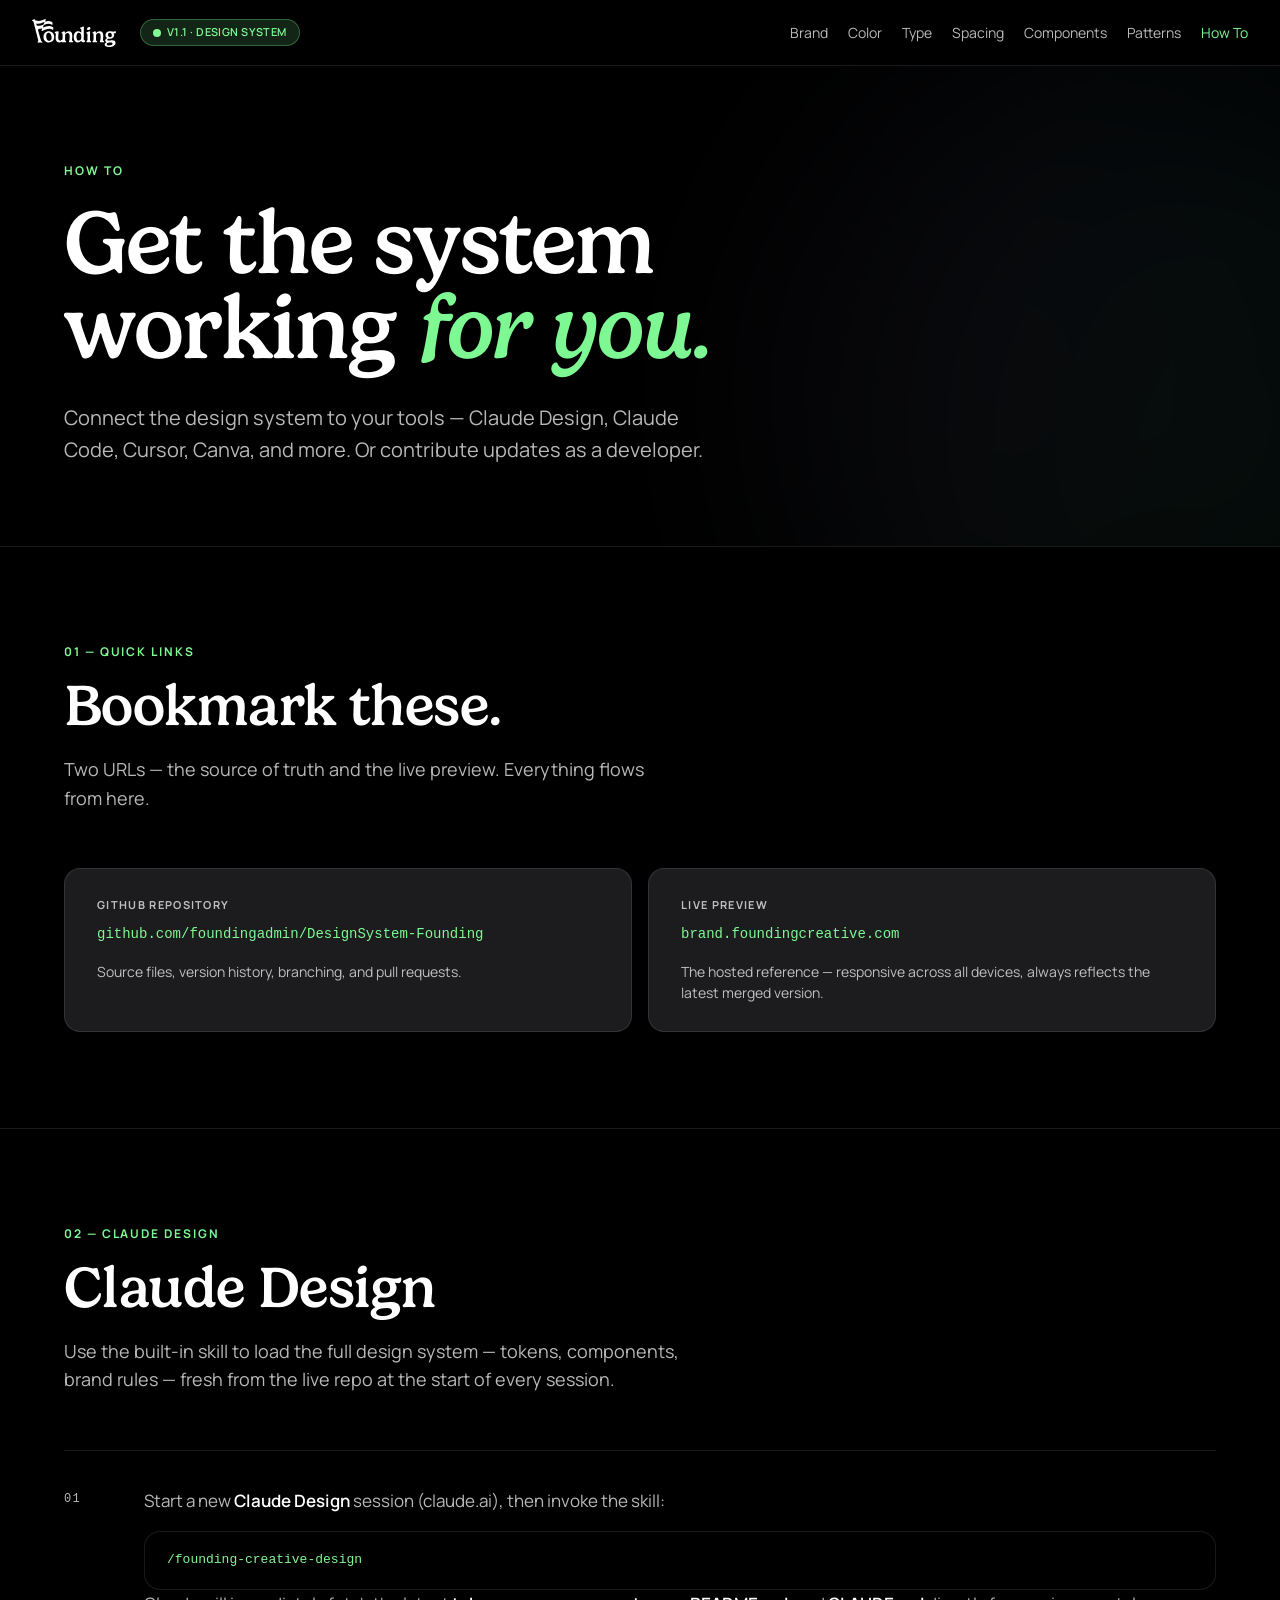
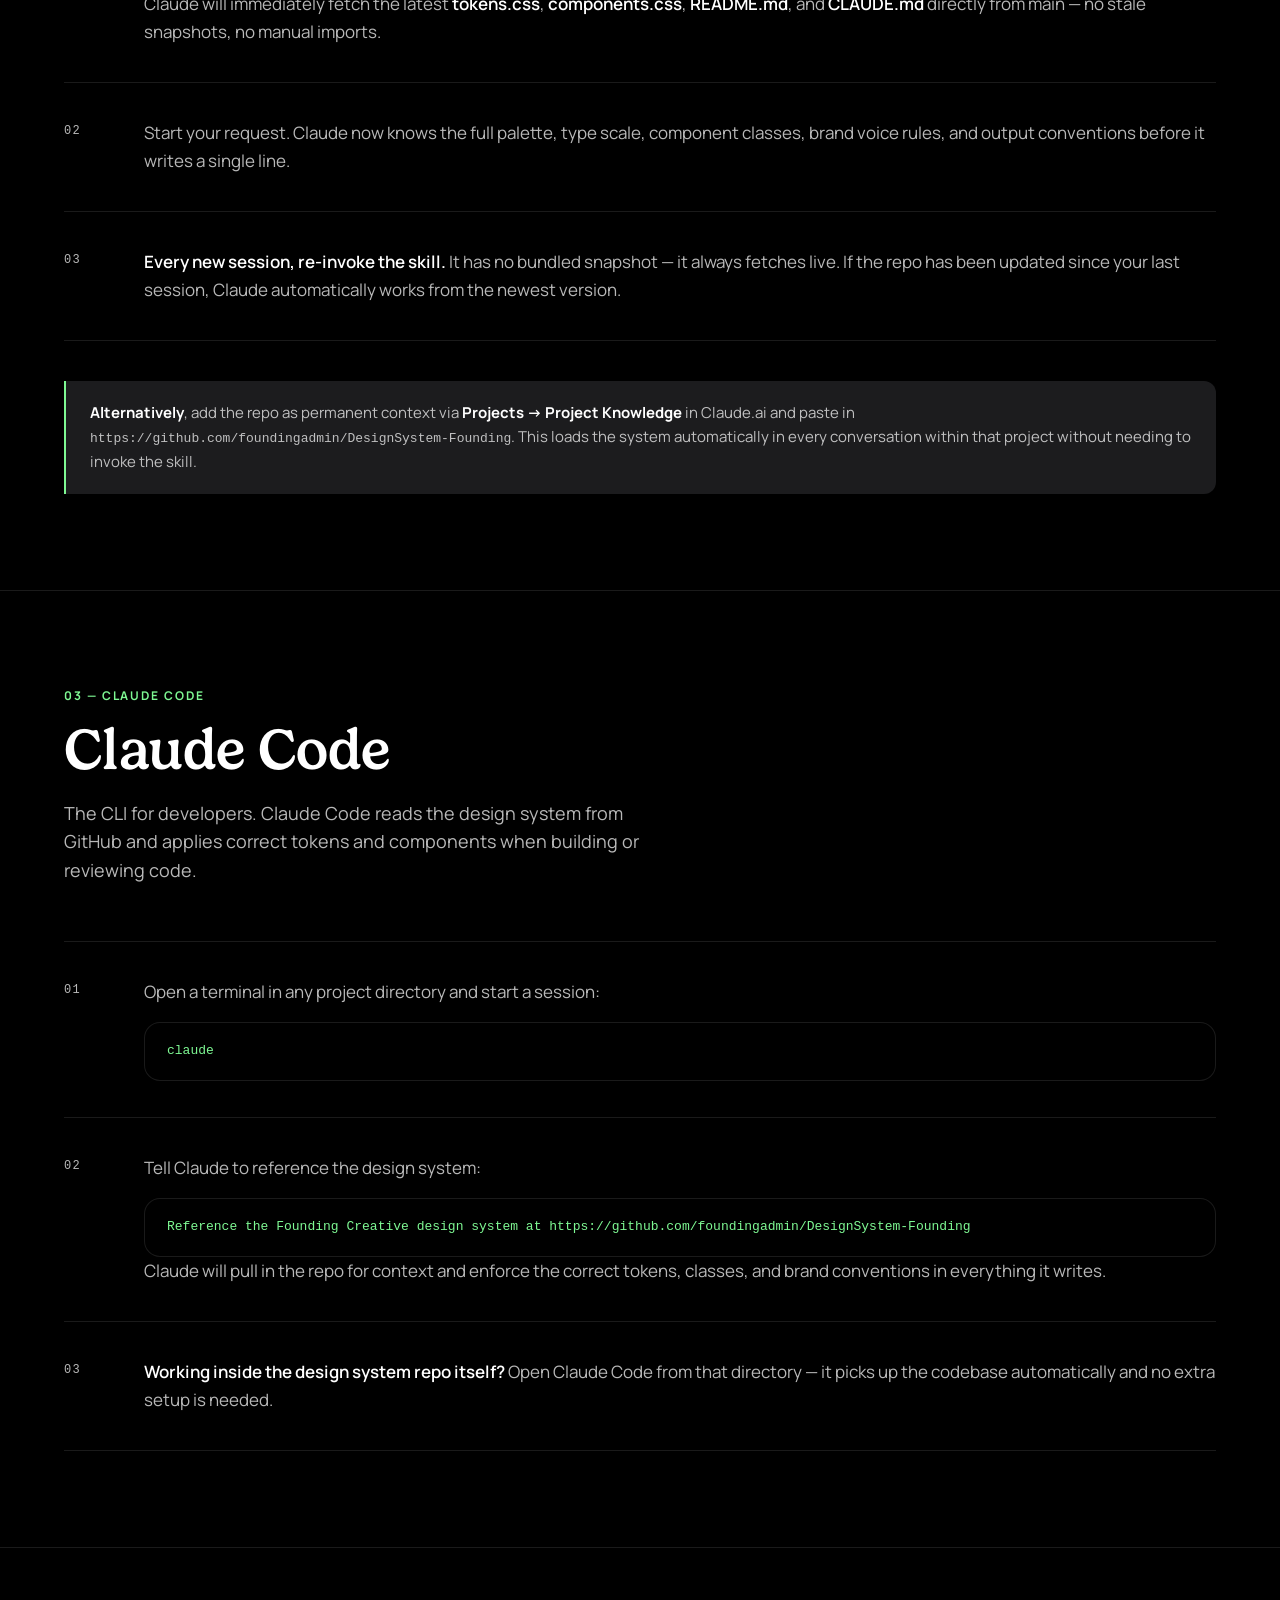
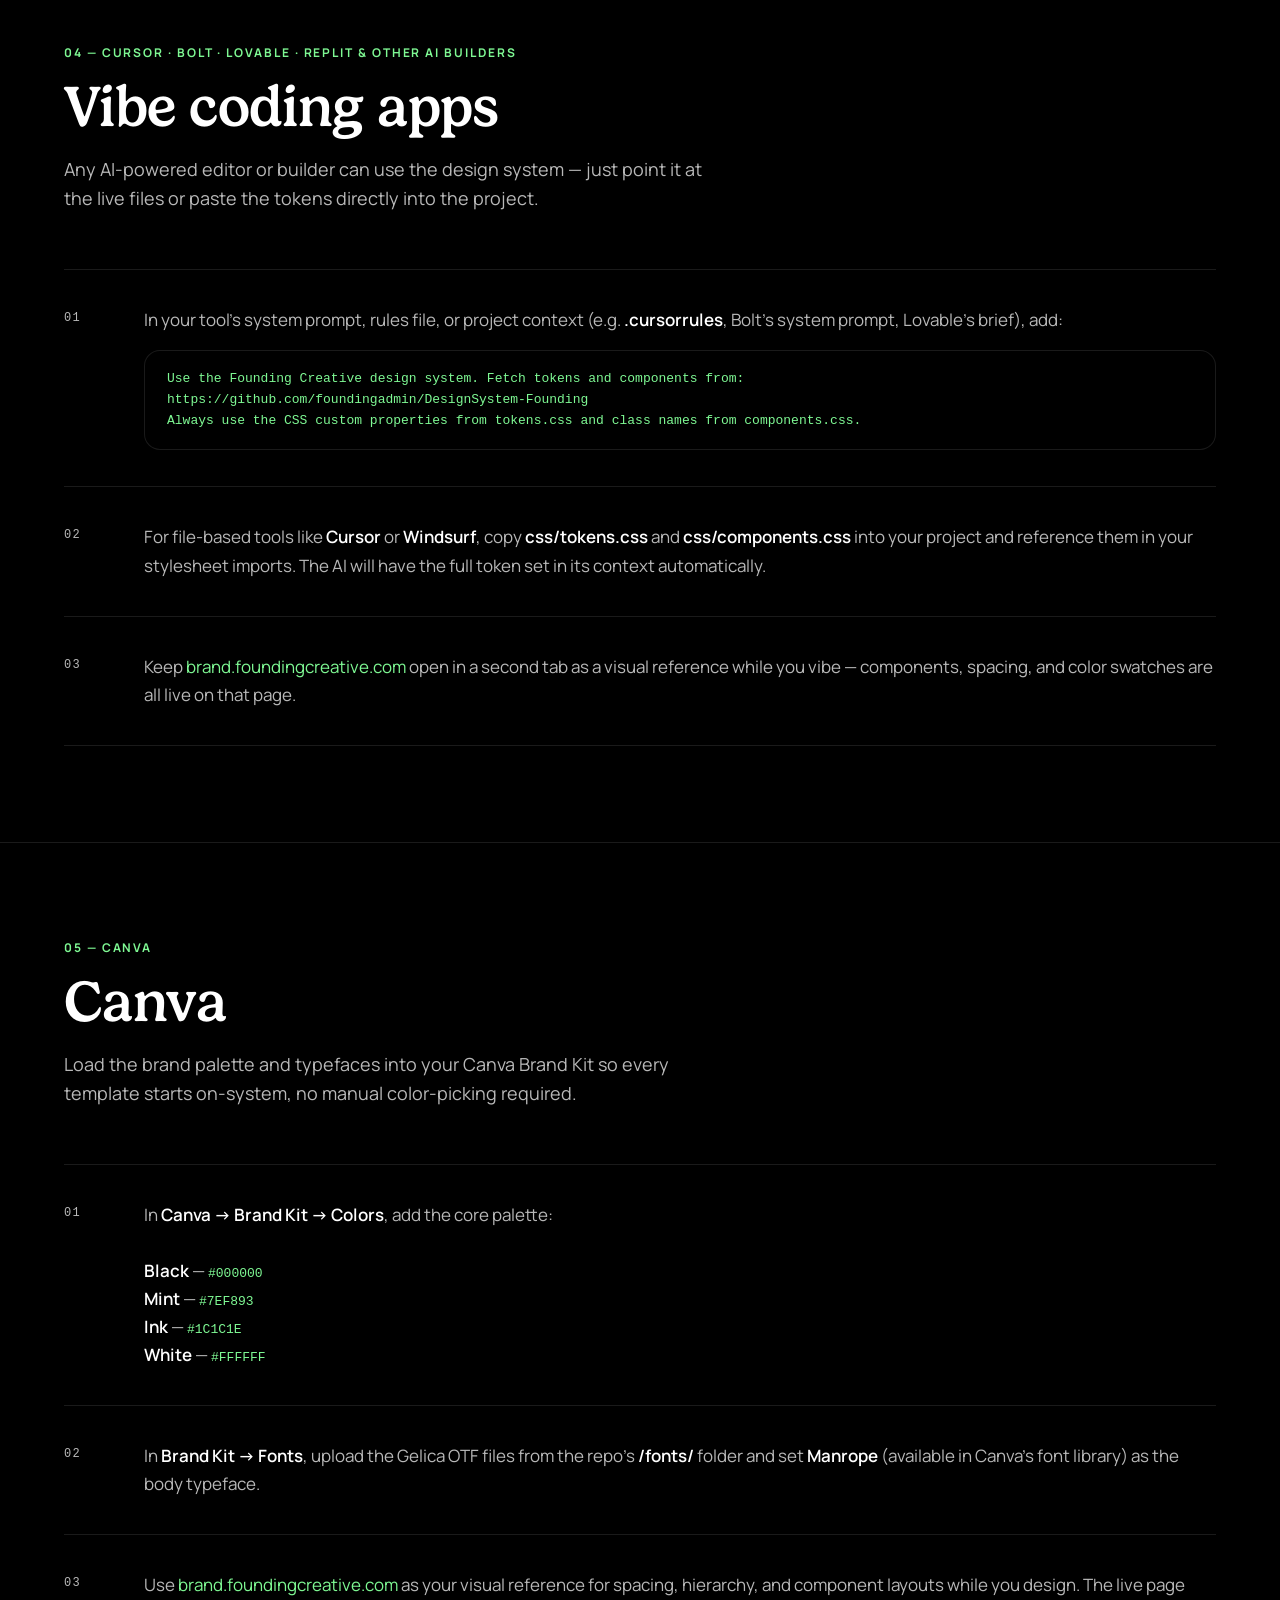
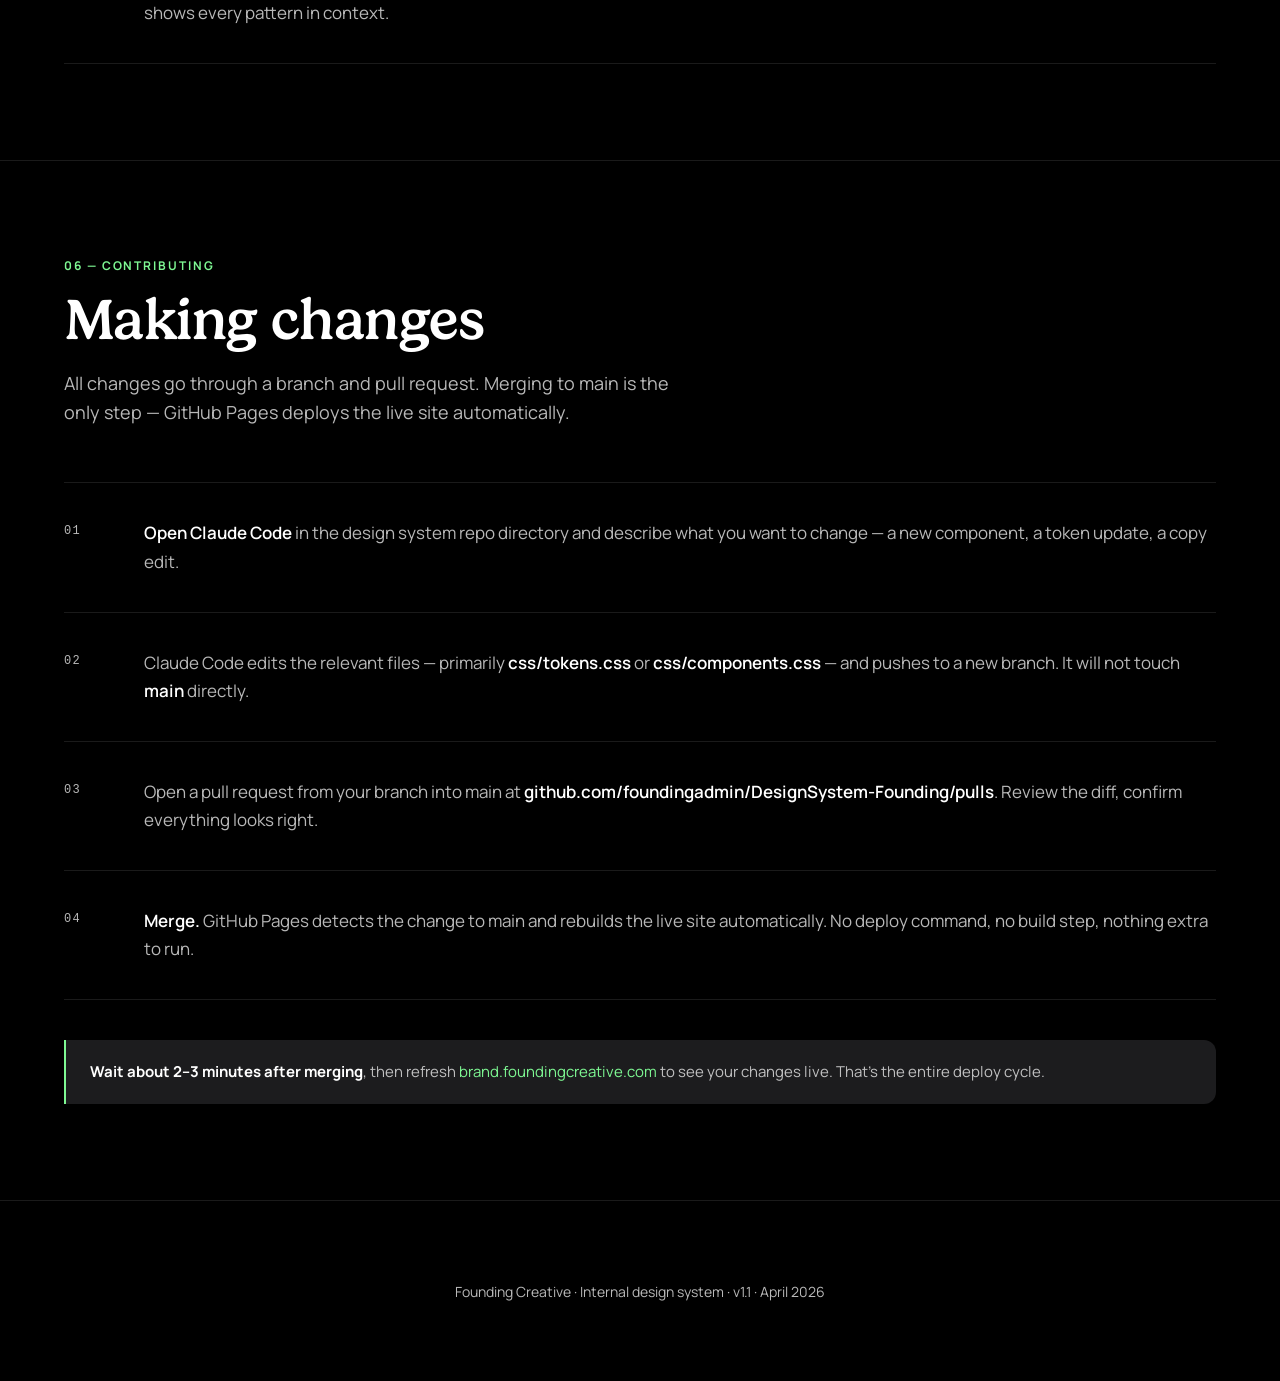
==== commit 52f55045: "Update how-to page: skill command, tool-named headers, new sections - Claude Design section rebuilt " ====
--- a/how-to.html
+++ b/how-to.html
@@ -360,7 +360,7 @@
   <div class="ds-inner">
     <div class="hw-hero__label">How To</div>
     <h1 class="hw-hero__title">Get the system<br>working <em>for you.</em></h1>
-    <p class="hw-hero__sub">Connect the Founding Creative design system to Claude, contribute updates as a developer, and understand how the live site stays current automatically.</p>
+    <p class="hw-hero__sub">Connect the design system to your tools — Claude Design, Claude Code, Cursor, Canva, and more. Or contribute updates as a developer.</p>
   </div>
 </section>
 
@@ -385,32 +385,32 @@
   </div>
 </section>
 
-<!-- ══════════ 02 — Claude.ai ══════════ -->
-<section class="how-section" id="claude-ai">
-  <div class="ds-inner">
-    <div class="how-section__label">02 — Claude.ai · Claude Design</div>
-    <h2 class="how-section__title">Load it into Claude.</h2>
-    <p class="how-section__intro">Add the design system as project knowledge so Claude has full context of the visual language in every conversation — no pasting required.</p>
+<!-- ══════════ 02 — Claude Design ══════════ -->
+<section class="how-section" id="claude-design">
+  <div class="ds-inner">
+    <div class="how-section__label">02 — Claude Design</div>
+    <h2 class="how-section__title">Claude Design</h2>
+    <p class="how-section__intro">Use the built-in skill to load the full design system — tokens, components, brand rules — fresh from the live repo at the start of every session.</p>
     <ol class="step-list">
       <li class="step">
         <span class="step__num">01</span>
-        <div class="step__body">Open <strong>Claude.ai</strong> and navigate to <strong>Projects</strong>. Create a new project for Founding Creative work or open an existing one.</div>
+        <div class="step__body">Start a new <strong>Claude Design</strong> session (claude.ai), then invoke the skill:
+          <code class="code-block">/founding-creative-design</code>
+          Claude will immediately fetch the latest <strong>tokens.css</strong>, <strong>components.css</strong>, <strong>README.md</strong>, and <strong>CLAUDE.md</strong> directly from main — no stale snapshots, no manual imports.
+        </div>
       </li>
       <li class="step">
         <span class="step__num">02</span>
-        <div class="step__body">Inside the project, open <strong>Project Knowledge</strong> and add the repository URL as a source:
-          <code class="code-block">https://github.com/foundingadmin/DesignSystem-Founding</code>
-        </div>
+        <div class="step__body">Start your request. Claude now knows the full palette, type scale, component classes, brand voice rules, and output conventions before it writes a single line.</div>
       </li>
       <li class="step">
         <span class="step__num">03</span>
-        <div class="step__body">Alternatively, upload the two core files directly as project knowledge — <strong>css/tokens.css</strong> and <strong>css/components.css</strong>. These contain every token, component class, and design convention.</div>
-      </li>
-      <li class="step">
-        <span class="step__num">04</span>
-        <div class="step__body">Done. Every conversation in that project now has the full design system as context — tokens, component patterns, brand conventions, and all.</div>
+        <div class="step__body"><strong>Every new session, re-invoke the skill.</strong> It has no bundled snapshot — it always fetches live. If the repo has been updated since your last session, Claude automatically works from the newest version.</div>
       </li>
     </ol>
+    <div class="callout">
+      <strong>Alternatively</strong>, add the repo as permanent context via <strong>Projects → Project Knowledge</strong> in Claude.ai and paste in <code style="font-family: ui-monospace, SFMono-Regular, monospace; font-size: 13px;">https://github.com/foundingadmin/DesignSystem-Founding</code>. This loads the system automatically in every conversation within that project without needing to invoke the skill.
+    </div>
   </div>
 </section>
 
@@ -418,12 +418,12 @@
 <section class="how-section" id="claude-code">
   <div class="ds-inner">
     <div class="how-section__label">03 — Claude Code</div>
-    <h2 class="how-section__title">Reference it in any project.</h2>
-    <p class="how-section__intro">Claude Code can pull the design system in as context during any session, so it applies the correct tokens and components when helping you build.</p>
+    <h2 class="how-section__title">Claude Code</h2>
+    <p class="how-section__intro">The CLI for developers. Claude Code reads the design system from GitHub and applies correct tokens and components when building or reviewing code.</p>
     <ol class="step-list">
       <li class="step">
         <span class="step__num">01</span>
-        <div class="step__body">Open a terminal in any project directory and start a Claude Code session:
+        <div class="step__body">Open a terminal in any project directory and start a session:
           <code class="code-block">claude</code>
         </div>
       </li>
@@ -431,22 +431,77 @@
         <span class="step__num">02</span>
         <div class="step__body">Tell Claude to reference the design system:
           <code class="code-block">Reference the Founding Creative design system at https://github.com/foundingadmin/DesignSystem-Founding</code>
-          Claude Code will pull in the repo for context and apply the correct tokens, component patterns, and brand conventions when building or reviewing code.
+          Claude will pull in the repo for context and enforce the correct tokens, classes, and brand conventions in everything it writes.
         </div>
       </li>
       <li class="step">
         <span class="step__num">03</span>
-        <div class="step__body"><strong>Working inside the repo itself?</strong> Open Claude Code from the design system directory and it picks up the codebase automatically — no extra steps needed.</div>
+        <div class="step__body"><strong>Working inside the design system repo itself?</strong> Open Claude Code from that directory — it picks up the codebase automatically and no extra setup is needed.</div>
       </li>
     </ol>
   </div>
 </section>
 
-<!-- ══════════ 04 — Dev workflow ══════════ -->
+<!-- ══════════ 04 — Cursor, Bolt & vibe coding ══════════ -->
+<section class="how-section" id="vibe-coding">
+  <div class="ds-inner">
+    <div class="how-section__label">04 — Cursor · Bolt · Lovable · Replit & other AI builders</div>
+    <h2 class="how-section__title">Vibe coding apps</h2>
+    <p class="how-section__intro">Any AI-powered editor or builder can use the design system — just point it at the live files or paste the tokens directly into the project.</p>
+    <ol class="step-list">
+      <li class="step">
+        <span class="step__num">01</span>
+        <div class="step__body">In your tool's system prompt, rules file, or project context (e.g. <strong>.cursorrules</strong>, Bolt's system prompt, Lovable's brief), add:
+          <code class="code-block">Use the Founding Creative design system. Fetch tokens and components from:
+https://github.com/foundingadmin/DesignSystem-Founding
+Always use the CSS custom properties from tokens.css and class names from components.css.</code>
+        </div>
+      </li>
+      <li class="step">
+        <span class="step__num">02</span>
+        <div class="step__body">For file-based tools like <strong>Cursor</strong> or <strong>Windsurf</strong>, copy <strong>css/tokens.css</strong> and <strong>css/components.css</strong> into your project and reference them in your stylesheet imports. The AI will have the full token set in its context automatically.</div>
+      </li>
+      <li class="step">
+        <span class="step__num">03</span>
+        <div class="step__body">Keep <a href="https://brand.foundingcreative.com" style="color: var(--mint);">brand.foundingcreative.com</a> open in a second tab as a visual reference while you vibe — components, spacing, and color swatches are all live on that page.</div>
+      </li>
+    </ol>
+  </div>
+</section>
+
+<!-- ══════════ 05 — Canva ══════════ -->
+<section class="how-section" id="canva">
+  <div class="ds-inner">
+    <div class="how-section__label">05 — Canva</div>
+    <h2 class="how-section__title">Canva</h2>
+    <p class="how-section__intro">Load the brand palette and typefaces into your Canva Brand Kit so every template starts on-system, no manual color-picking required.</p>
+    <ol class="step-list">
+      <li class="step">
+        <span class="step__num">01</span>
+        <div class="step__body">In <strong>Canva → Brand Kit → Colors</strong>, add the core palette:<br><br>
+          <strong>Black</strong> — <code style="font-family: ui-monospace, SFMono-Regular, monospace; font-size: 13px; color: var(--mint);">#000000</code><br>
+          <strong>Mint</strong> — <code style="font-family: ui-monospace, SFMono-Regular, monospace; font-size: 13px; color: var(--mint);">#7EF893</code><br>
+          <strong>Ink</strong> — <code style="font-family: ui-monospace, SFMono-Regular, monospace; font-size: 13px; color: var(--mint);">#1C1C1E</code><br>
+          <strong>White</strong> — <code style="font-family: ui-monospace, SFMono-Regular, monospace; font-size: 13px; color: var(--mint);">#FFFFFF</code>
+        </div>
+      </li>
+      <li class="step">
+        <span class="step__num">02</span>
+        <div class="step__body">In <strong>Brand Kit → Fonts</strong>, upload the Gelica OTF files from the repo's <strong>/fonts/</strong> folder and set <strong>Manrope</strong> (available in Canva's font library) as the body typeface.</div>
+      </li>
+      <li class="step">
+        <span class="step__num">03</span>
+        <div class="step__body">Use <a href="https://brand.foundingcreative.com" style="color: var(--mint);">brand.foundingcreative.com</a> as your visual reference for spacing, hierarchy, and component layouts while you design. The live page shows every pattern in context.</div>
+      </li>
+    </ol>
+  </div>
+</section>
+
+<!-- ══════════ 06 — Dev workflow ══════════ -->
 <section class="how-section" id="dev-workflow">
   <div class="ds-inner">
-    <div class="how-section__label">04 — Dev workflow</div>
-    <h2 class="how-section__title">Edit, merge, done.</h2>
+    <div class="how-section__label">06 — Contributing</div>
+    <h2 class="how-section__title">Making changes</h2>
     <p class="how-section__intro">All changes go through a branch and pull request. Merging to main is the only step — GitHub Pages deploys the live site automatically.</p>
     <ol class="step-list">
       <li class="step">
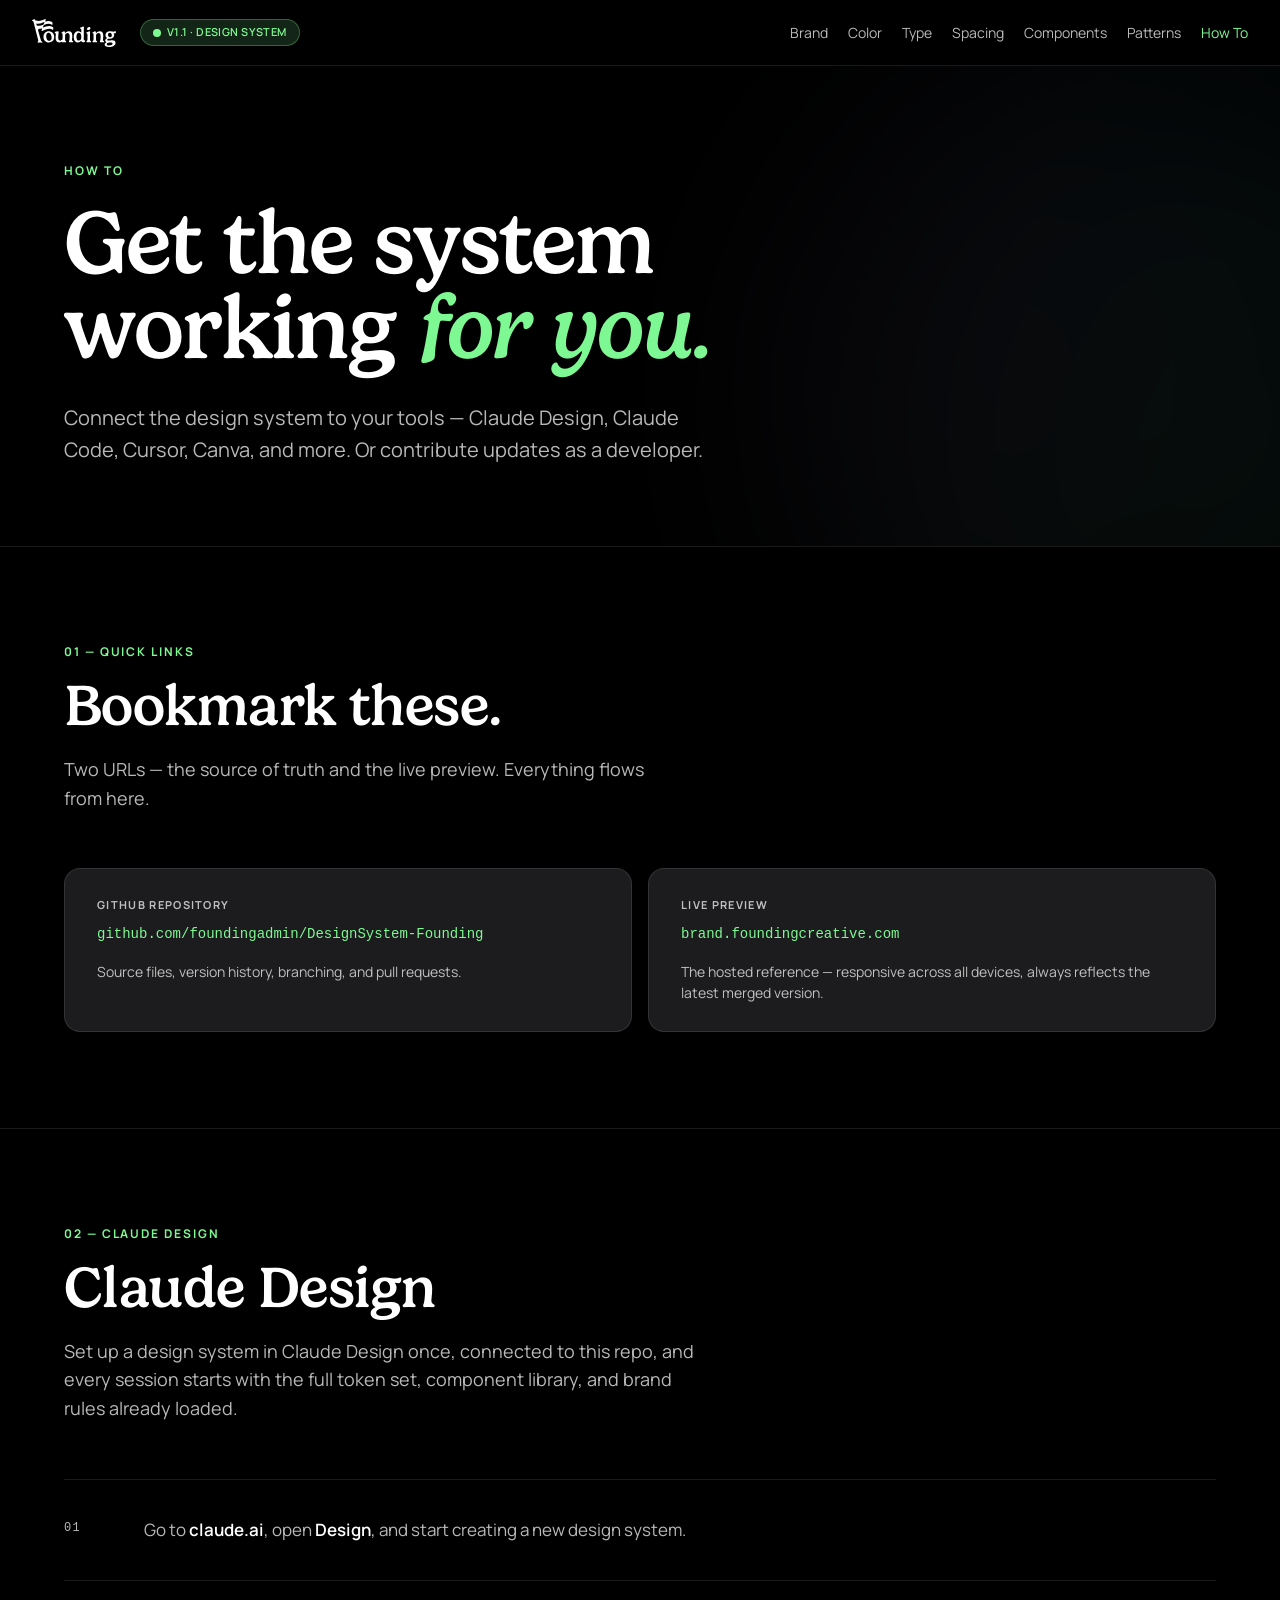
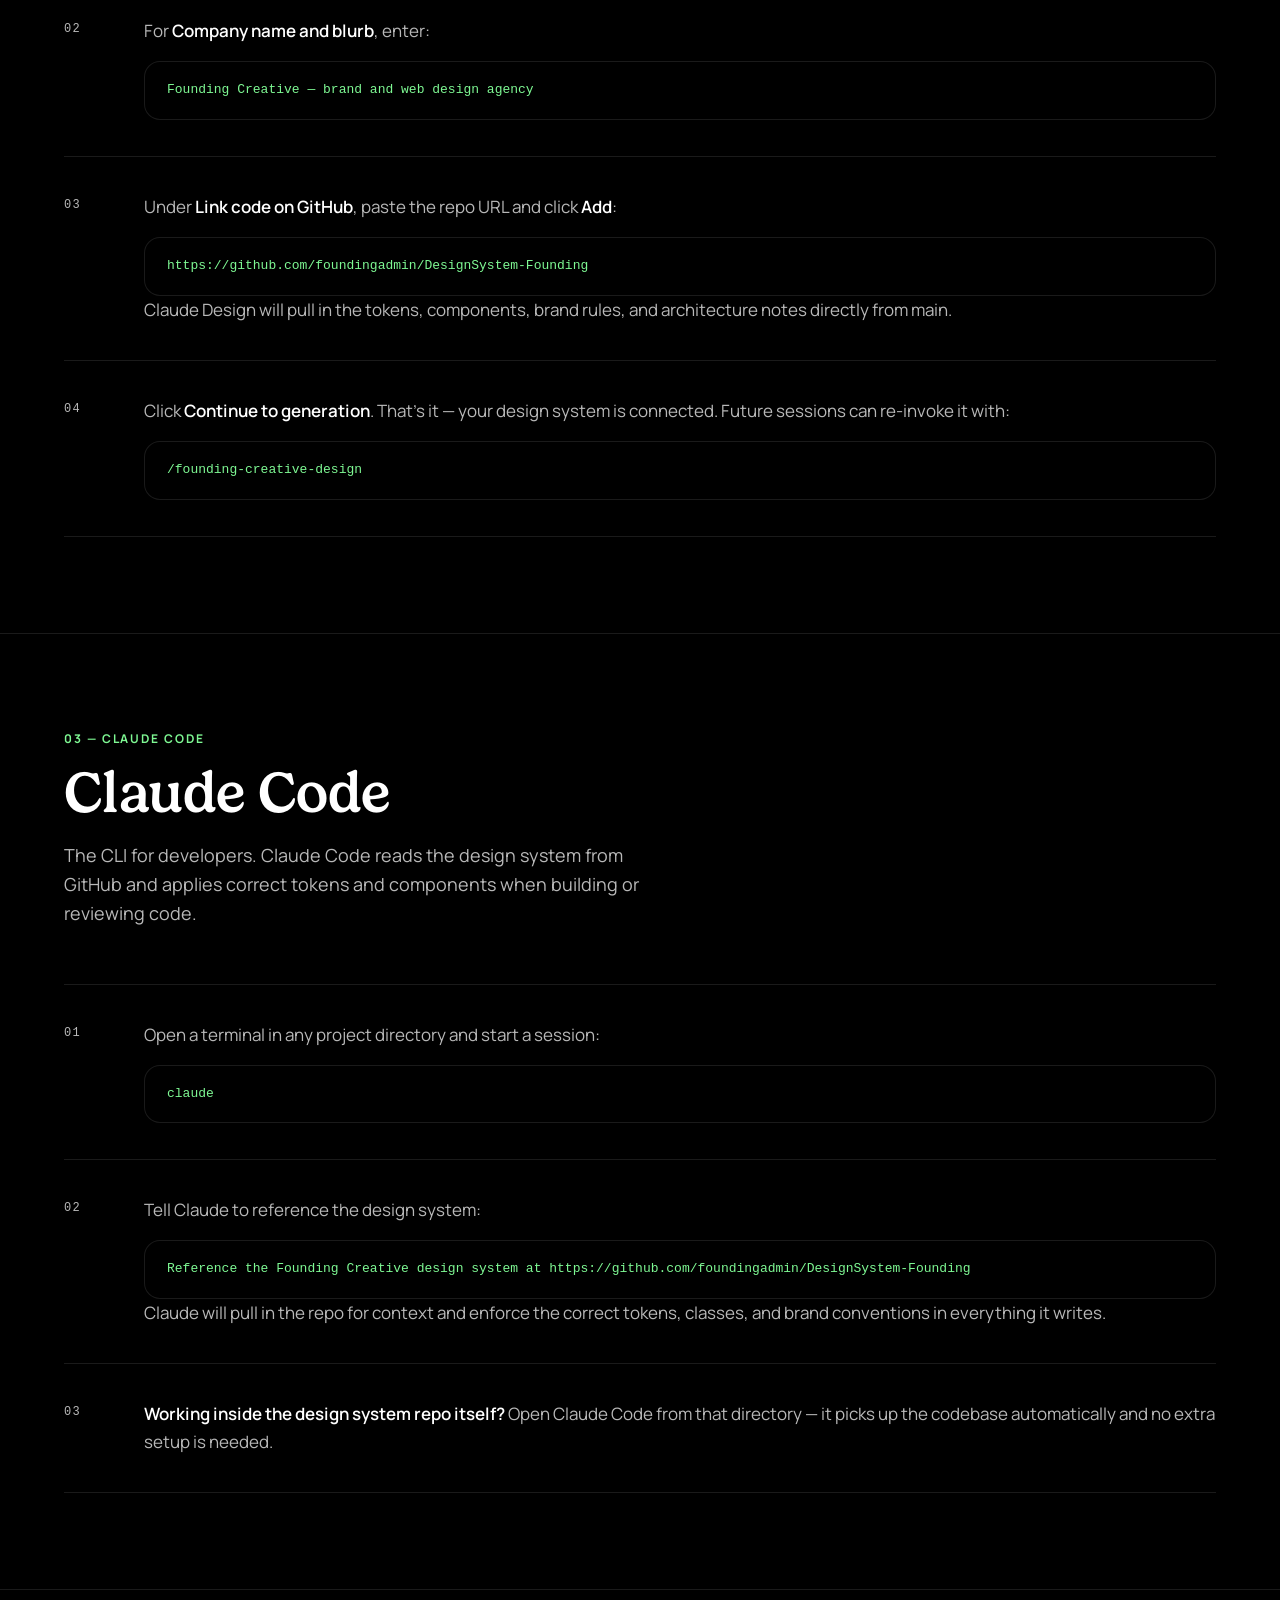
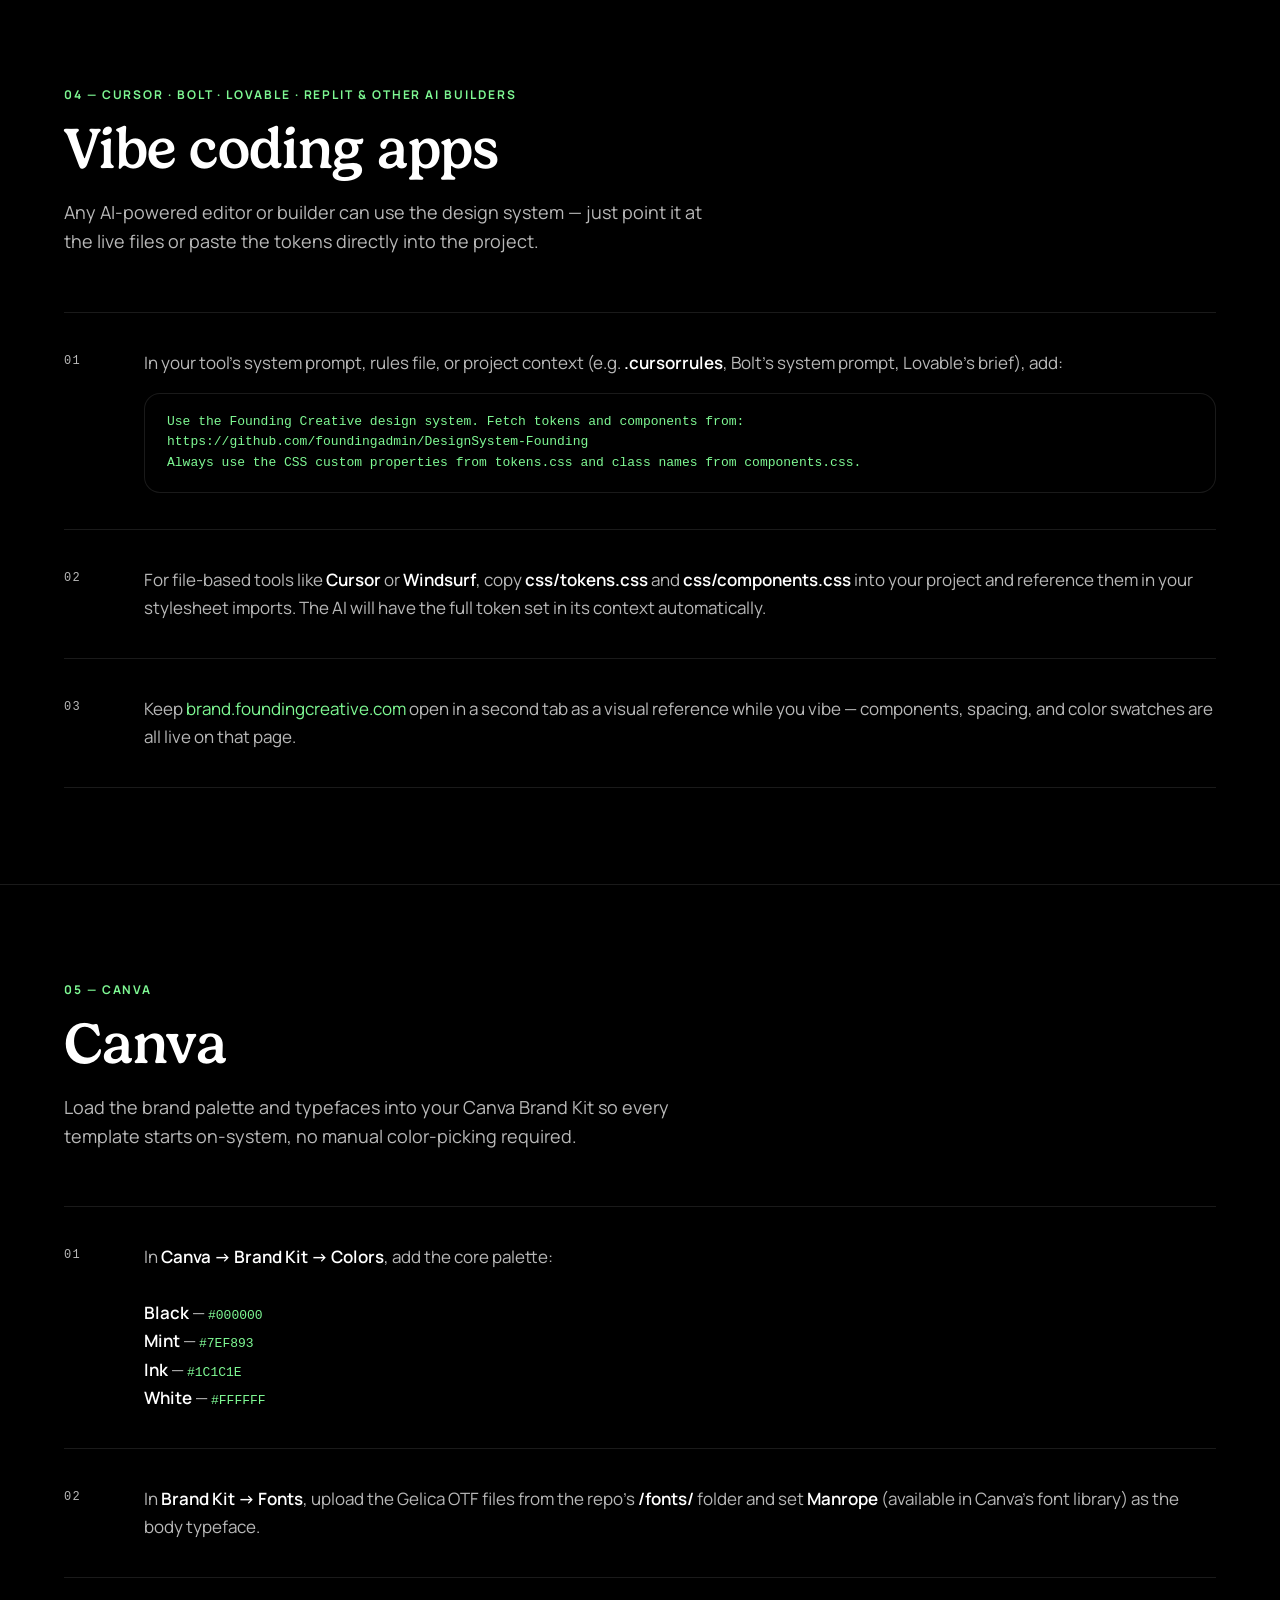
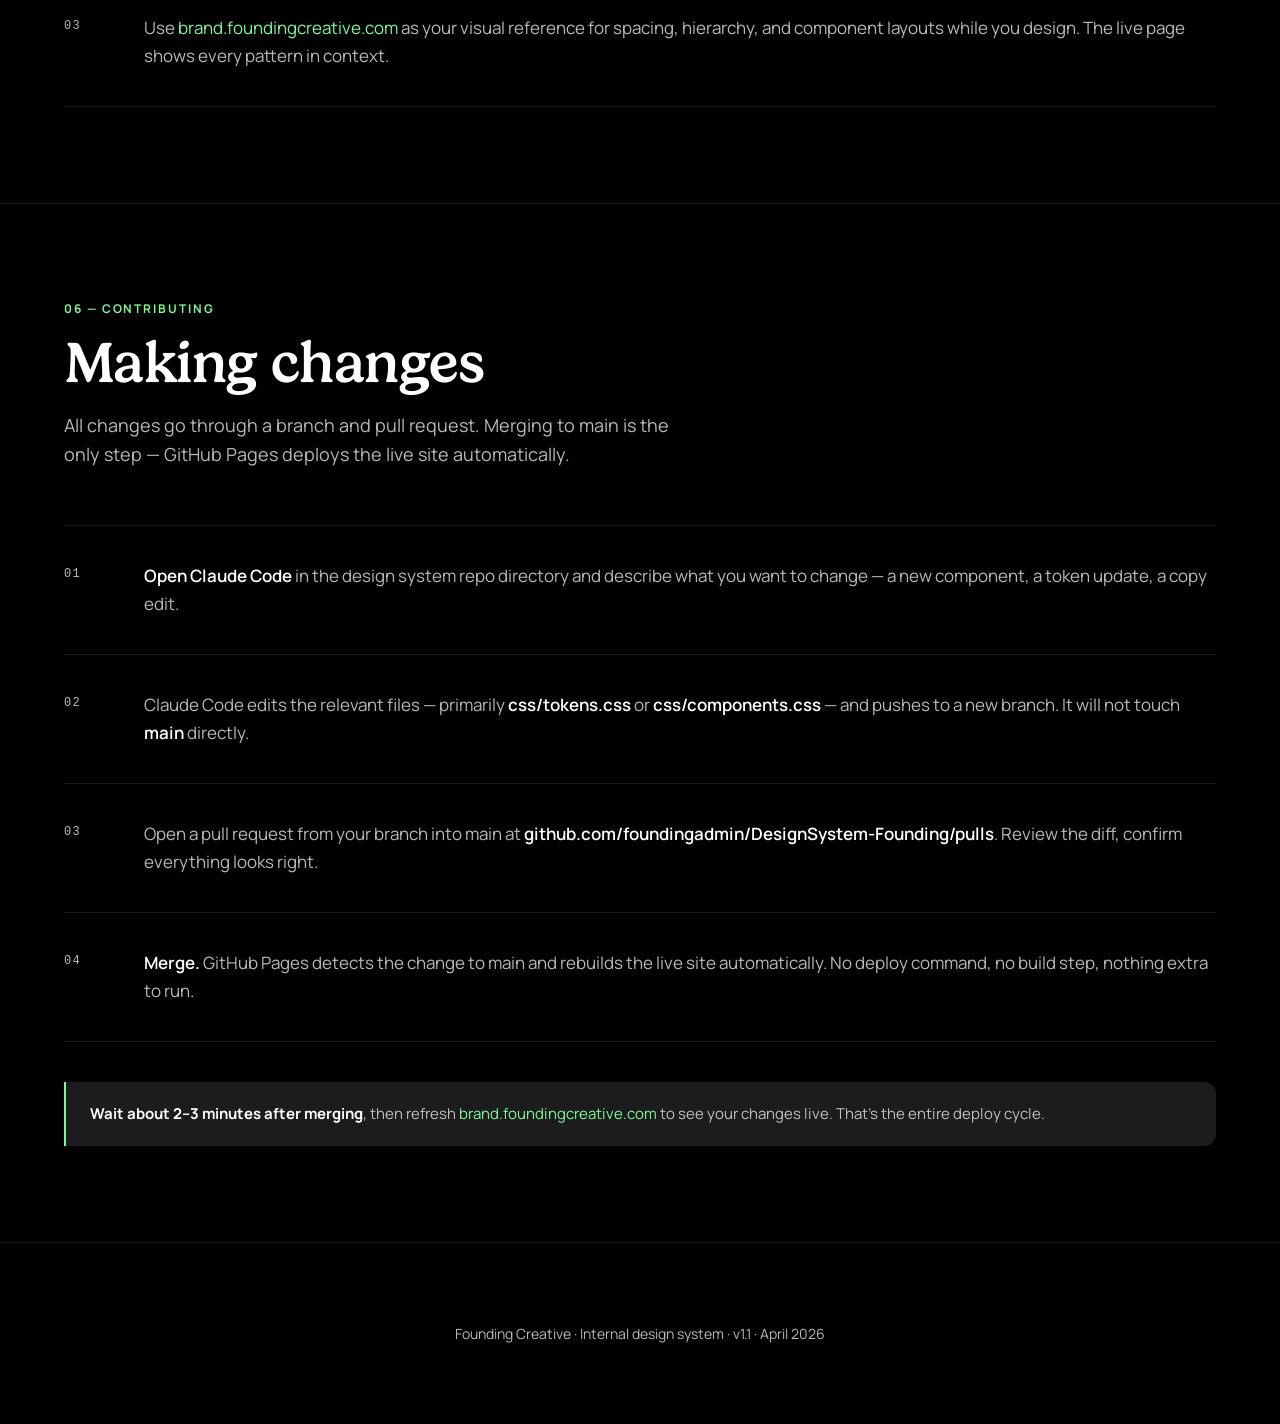
==== commit b371ae10: "Fix Claude Design setup steps to match actual UI flow Replaces the incorrect skill-first instruction" ====
--- a/how-to.html
+++ b/how-to.html
@@ -390,27 +390,25 @@
   <div class="ds-inner">
     <div class="how-section__label">02 — Claude Design</div>
     <h2 class="how-section__title">Claude Design</h2>
-    <p class="how-section__intro">Use the built-in skill to load the full design system — tokens, components, brand rules — fresh from the live repo at the start of every session.</p>
+    <p class="how-section__intro">Set up a design system in Claude Design once, connected to this repo, and every session starts with the full token set, component library, and brand rules already loaded.</p>
     <ol class="step-list">
       <li class="step">
         <span class="step__num">01</span>
-        <div class="step__body">Start a new <strong>Claude Design</strong> session (claude.ai), then invoke the skill:
-          <code class="code-block">/founding-creative-design</code>
-          Claude will immediately fetch the latest <strong>tokens.css</strong>, <strong>components.css</strong>, <strong>README.md</strong>, and <strong>CLAUDE.md</strong> directly from main — no stale snapshots, no manual imports.
-        </div>
+        <div class="step__body">Go to <strong>claude.ai</strong>, open <strong>Design</strong>, and start creating a new design system.</div>
       </li>
       <li class="step">
         <span class="step__num">02</span>
-        <div class="step__body">Start your request. Claude now knows the full palette, type scale, component classes, brand voice rules, and output conventions before it writes a single line.</div>
+        <div class="step__body">For <strong>Company name and blurb</strong>, enter:<code class="code-block">Founding Creative — brand and web design agency</code></div>
       </li>
       <li class="step">
         <span class="step__num">03</span>
-        <div class="step__body"><strong>Every new session, re-invoke the skill.</strong> It has no bundled snapshot — it always fetches live. If the repo has been updated since your last session, Claude automatically works from the newest version.</div>
+        <div class="step__body">Under <strong>Link code on GitHub</strong>, paste the repo URL and click <strong>Add</strong>:<code class="code-block">https://github.com/foundingadmin/DesignSystem-Founding</code>Claude Design will pull in the tokens, components, brand rules, and architecture notes directly from main.</div>
+      </li>
+      <li class="step">
+        <span class="step__num">04</span>
+        <div class="step__body">Click <strong>Continue to generation</strong>. That's it — your design system is connected. Future sessions can re-invoke it with:<code class="code-block">/founding-creative-design</code></div>
       </li>
     </ol>
-    <div class="callout">
-      <strong>Alternatively</strong>, add the repo as permanent context via <strong>Projects → Project Knowledge</strong> in Claude.ai and paste in <code style="font-family: ui-monospace, SFMono-Regular, monospace; font-size: 13px;">https://github.com/foundingadmin/DesignSystem-Founding</code>. This loads the system automatically in every conversation within that project without needing to invoke the skill.
-    </div>
   </div>
 </section>
 
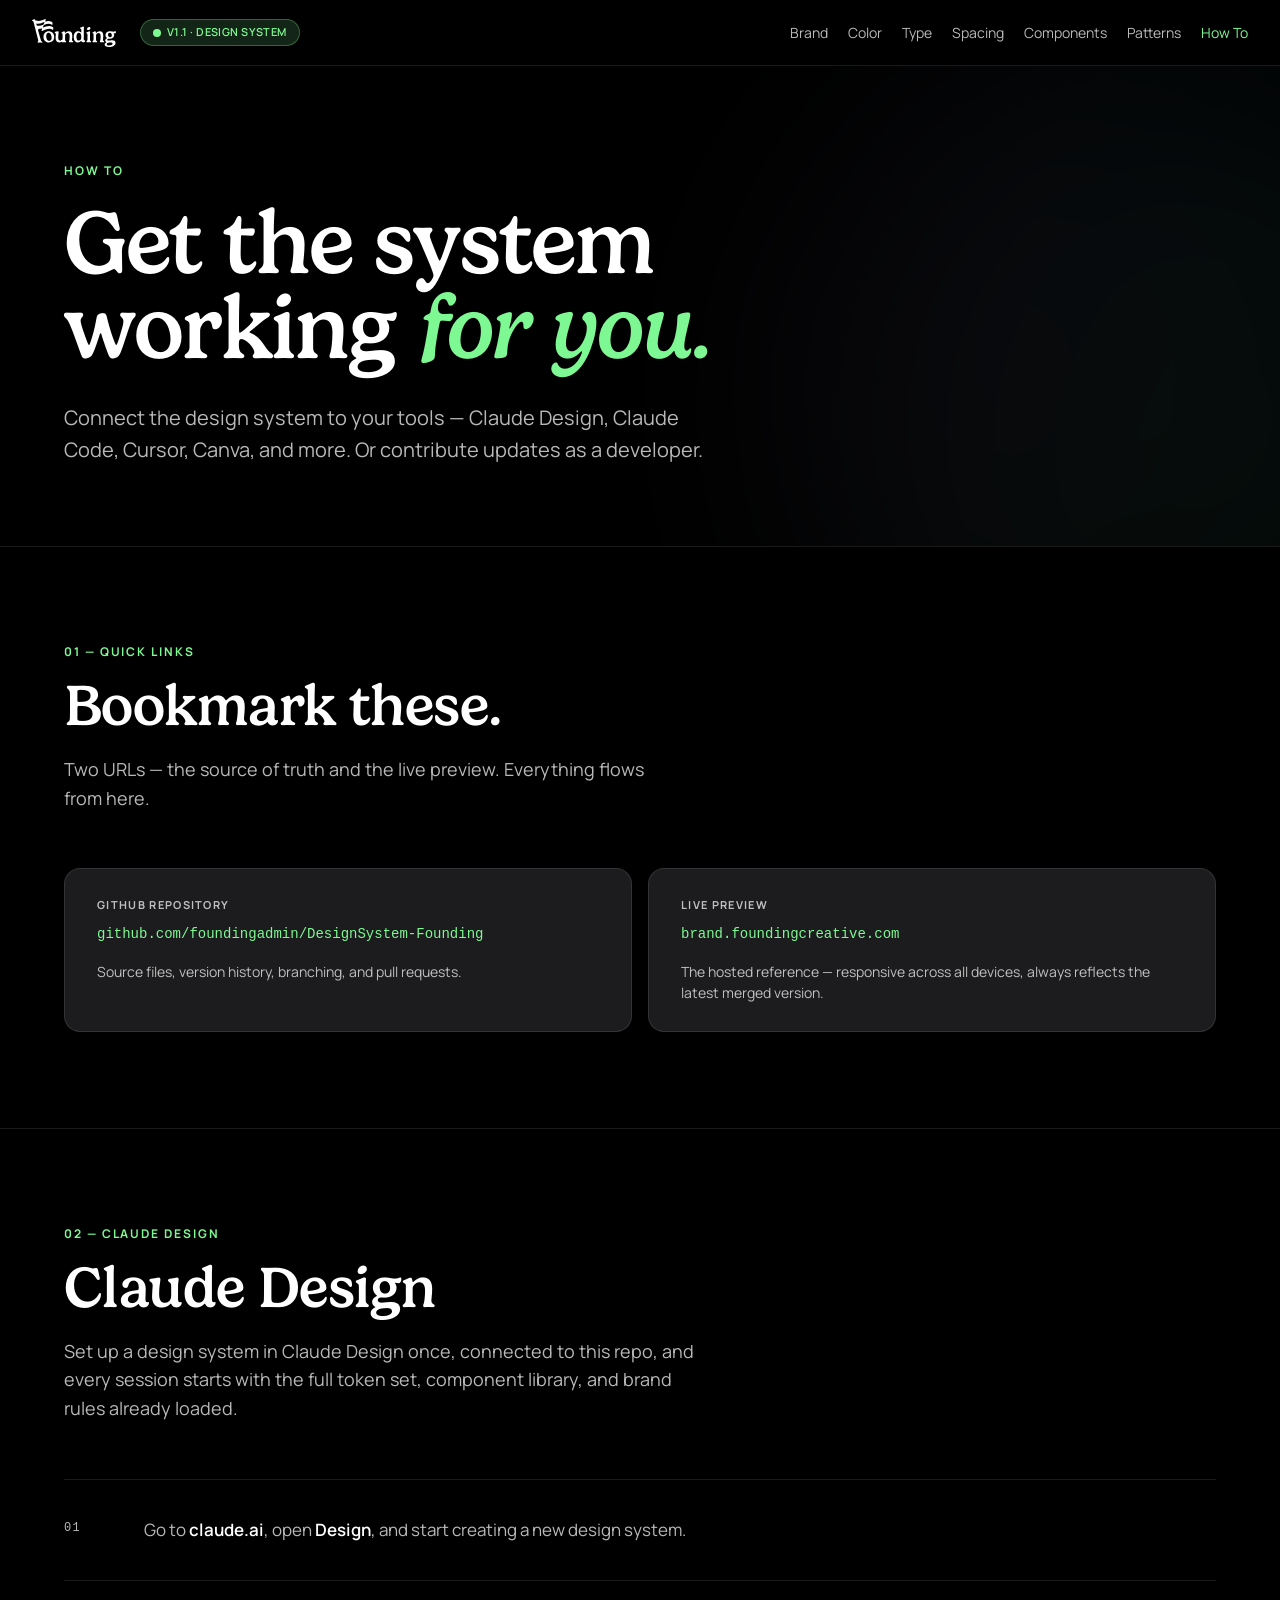
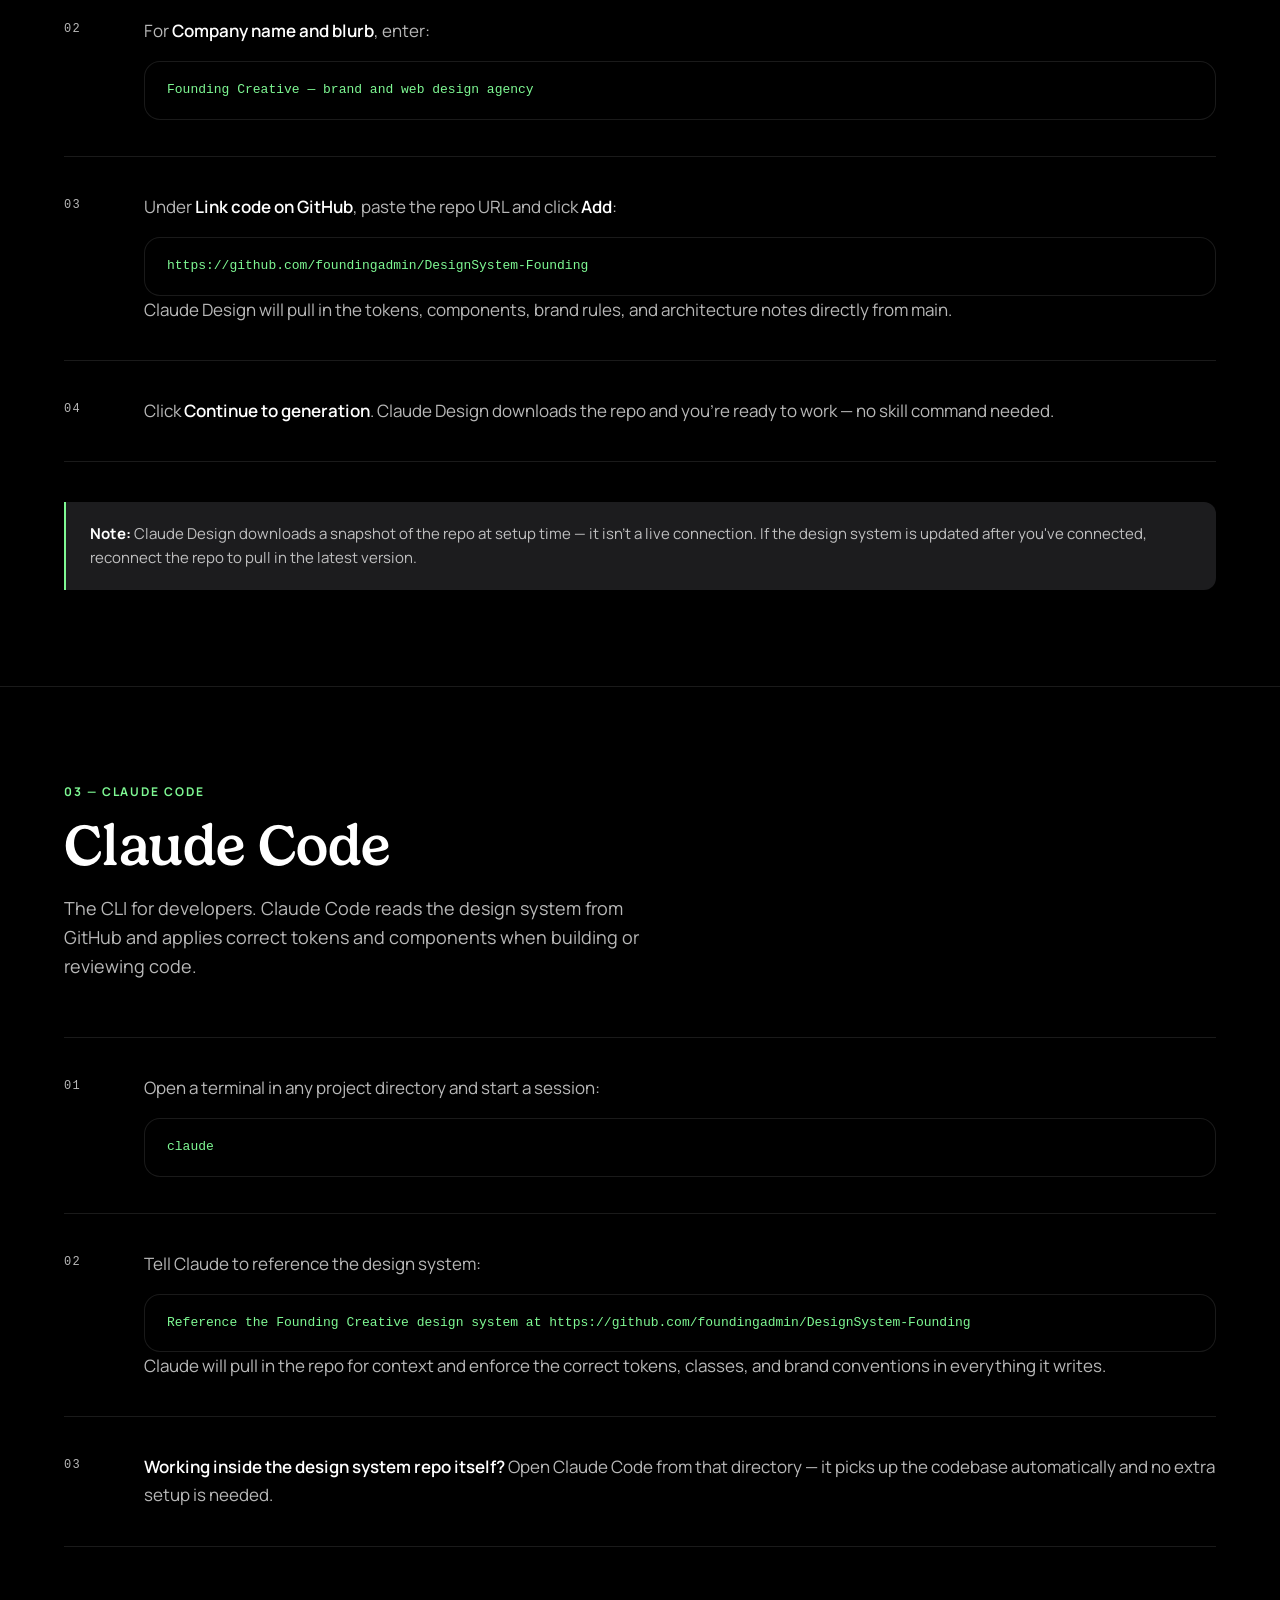
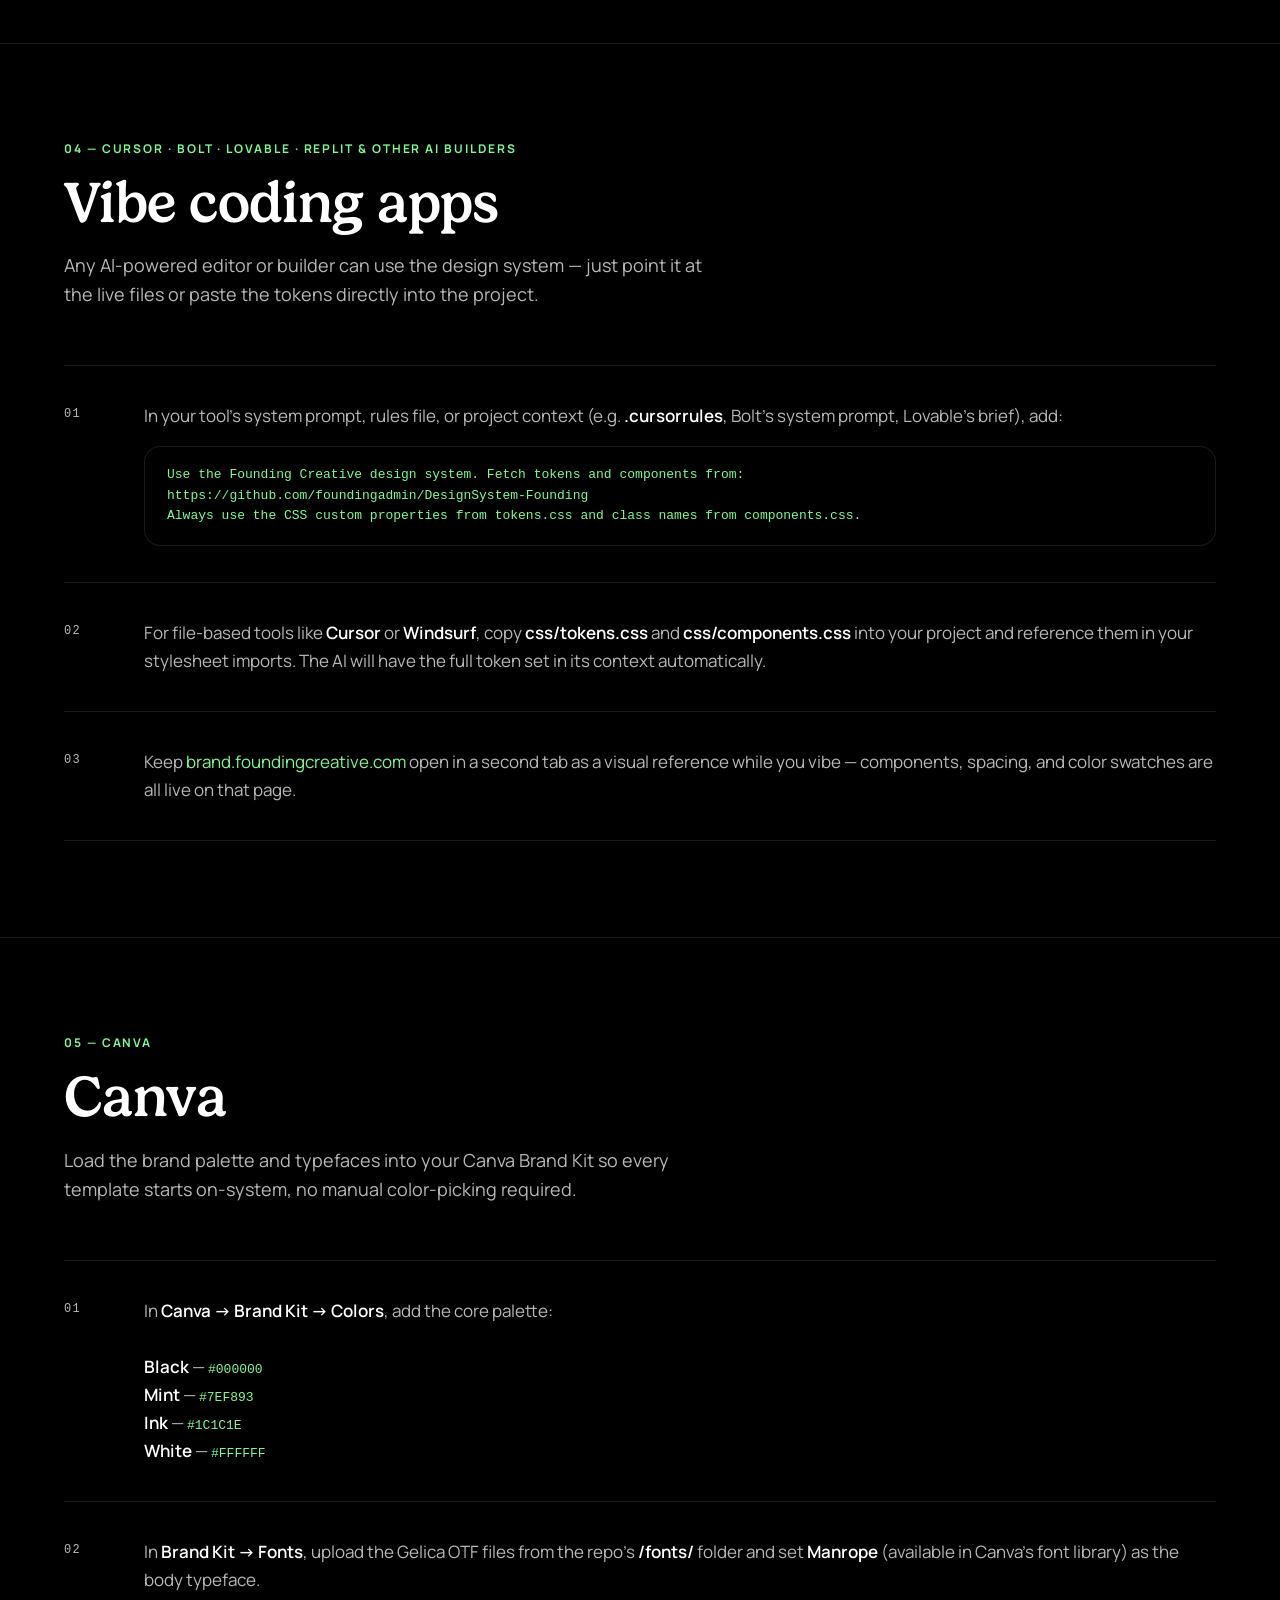
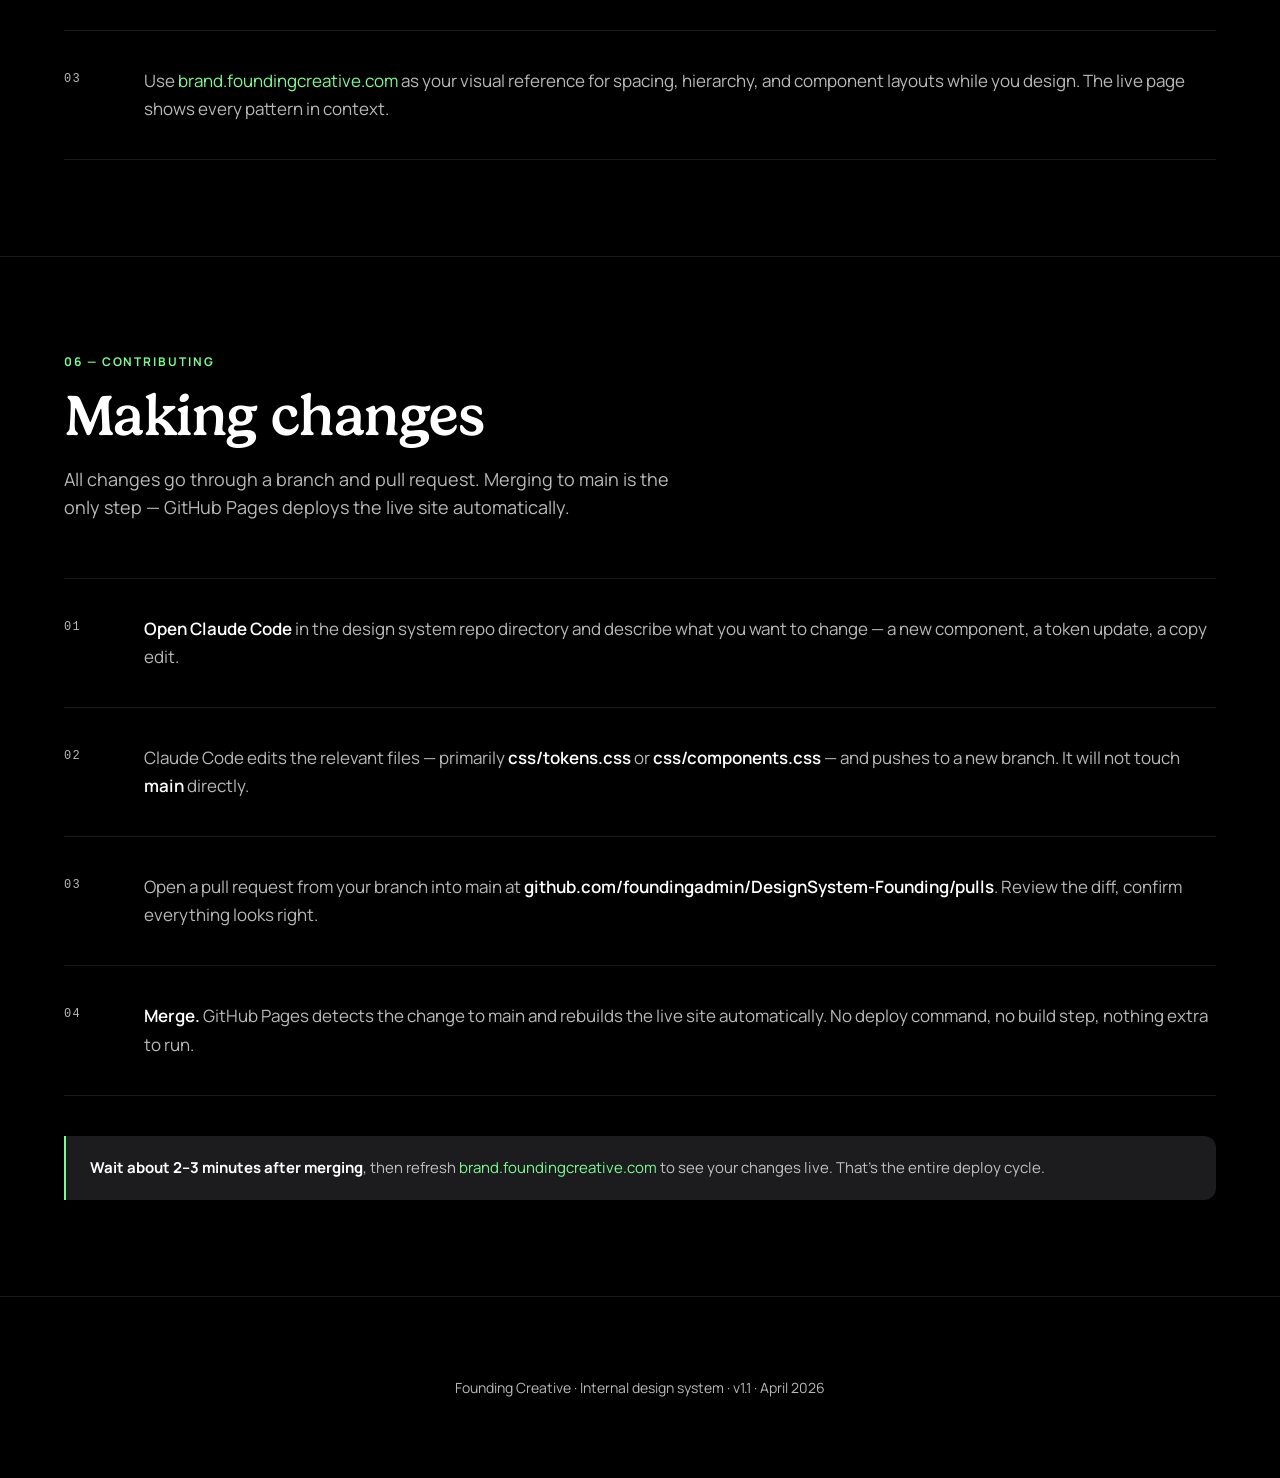
==== commit 14f4ac0b: "Correct Claude Design section: snapshot not live, no skill command Claude Design downloads the repo " ====
--- a/how-to.html
+++ b/how-to.html
@@ -406,9 +406,12 @@
       </li>
       <li class="step">
         <span class="step__num">04</span>
-        <div class="step__body">Click <strong>Continue to generation</strong>. That's it — your design system is connected. Future sessions can re-invoke it with:<code class="code-block">/founding-creative-design</code></div>
+        <div class="step__body">Click <strong>Continue to generation</strong>. Claude Design downloads the repo and you're ready to work — no skill command needed.</div>
       </li>
     </ol>
+    <div class="callout">
+      <strong>Note:</strong> Claude Design downloads a snapshot of the repo at setup time — it isn't a live connection. If the design system is updated after you've connected, reconnect the repo to pull in the latest version.
+    </div>
   </div>
 </section>
 
